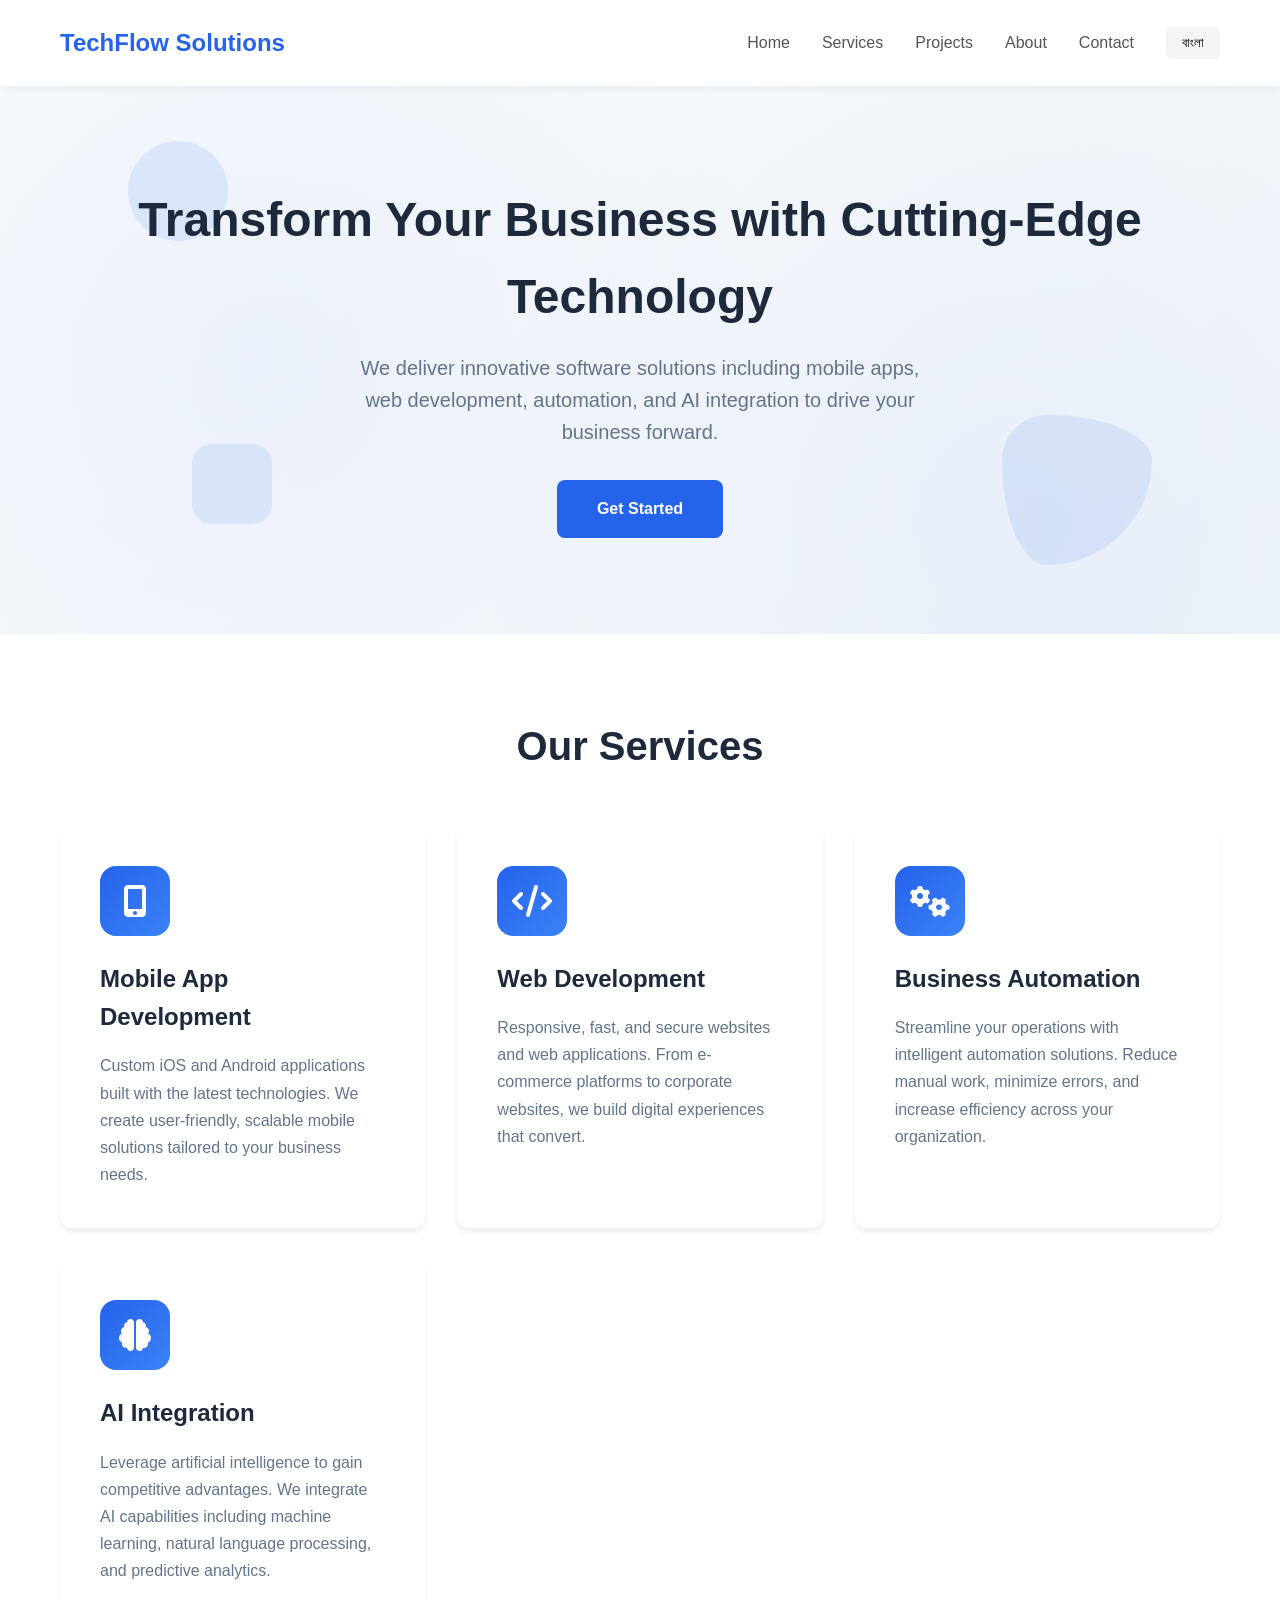
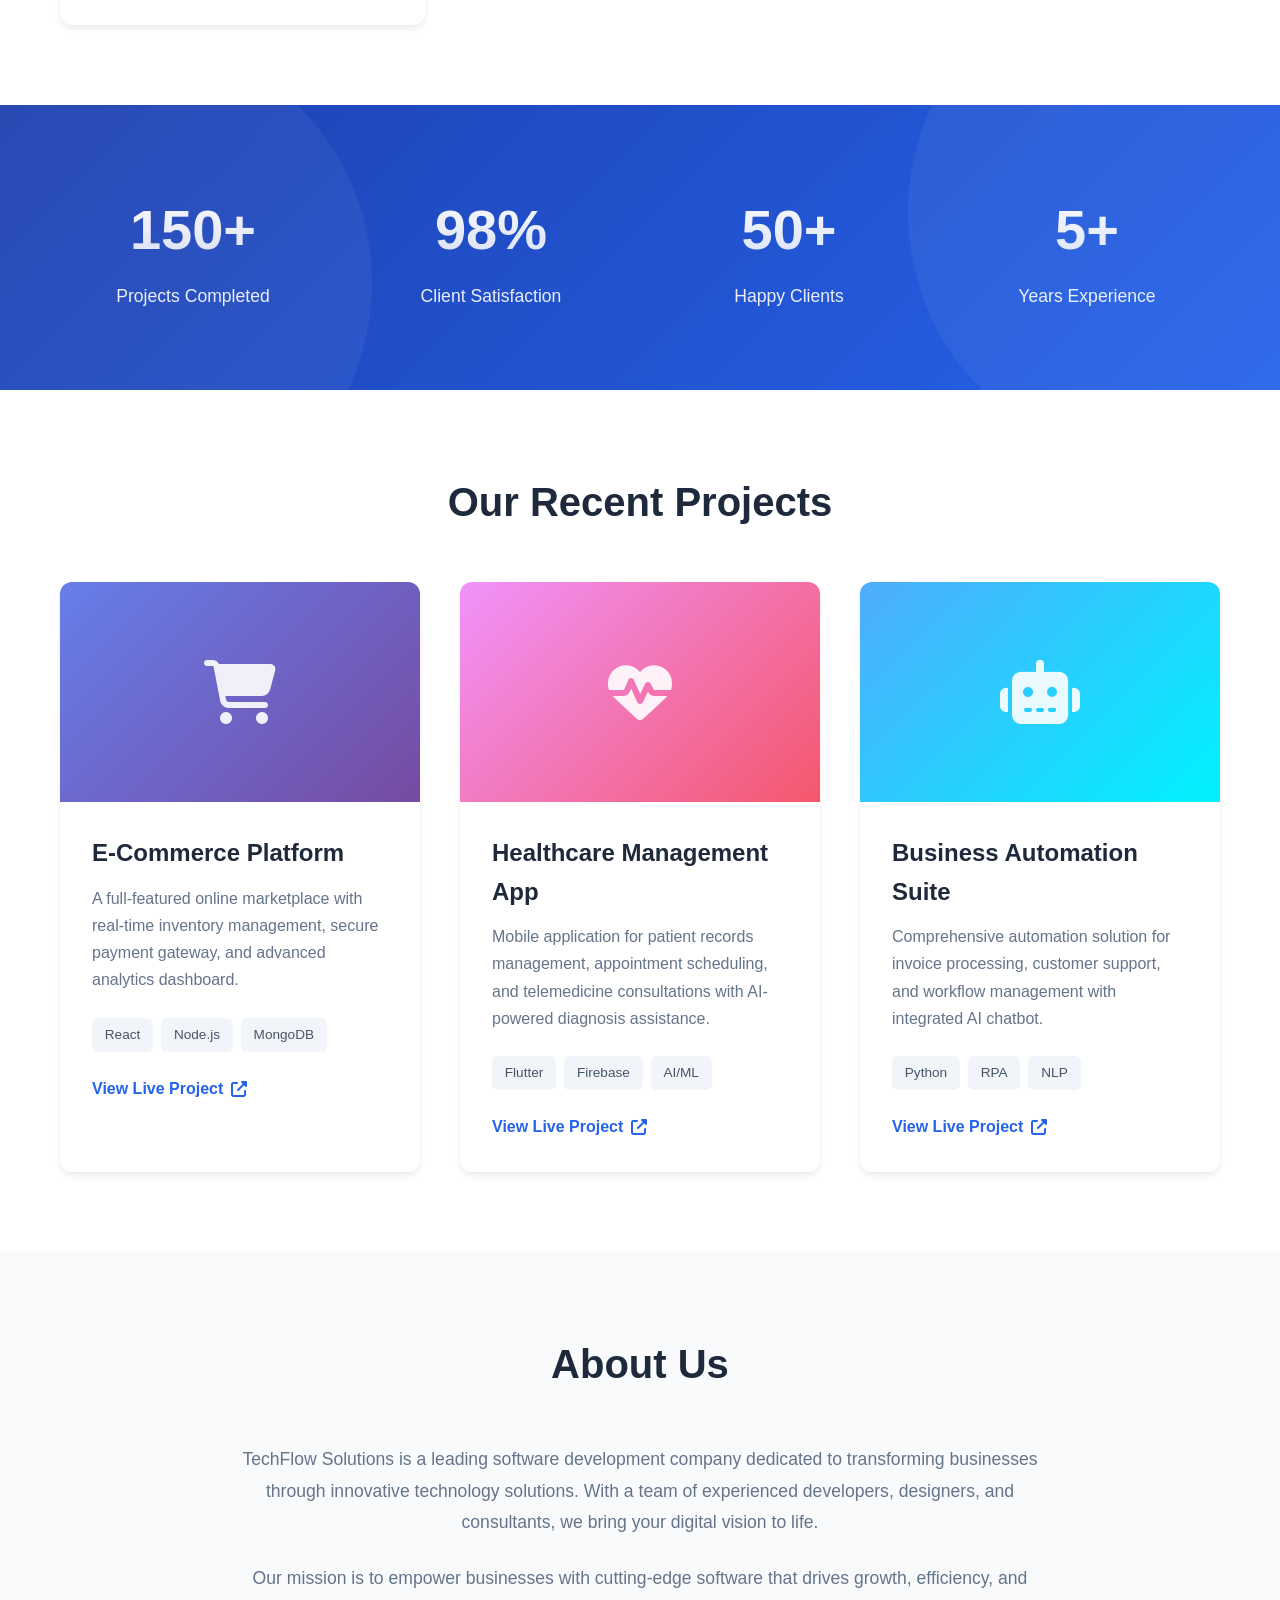
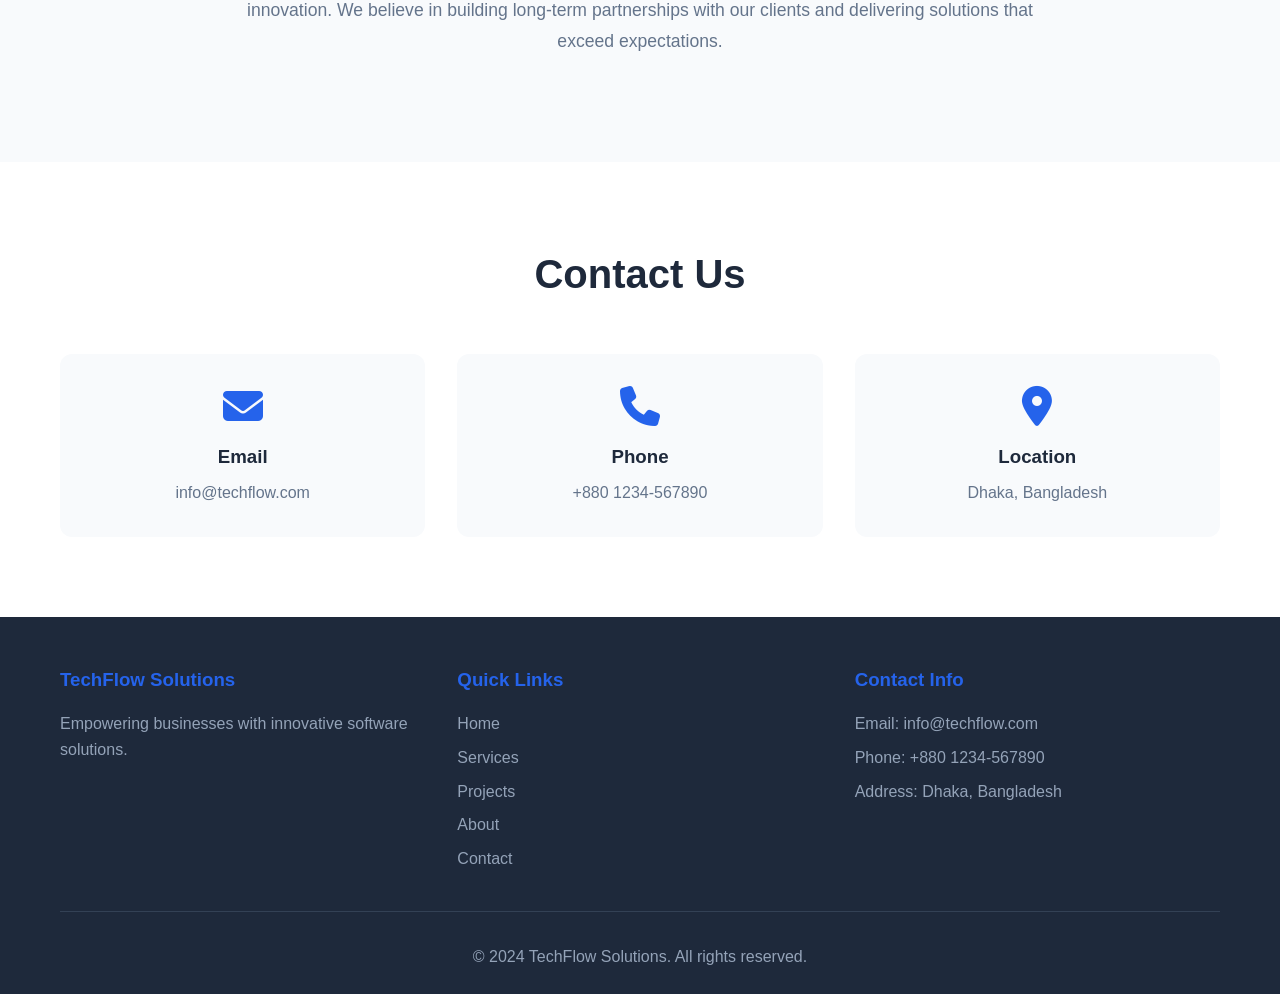
==== index.html @ 3707cf27 "Add complete HTML structure for TechFlow Solutions website This HTML file contains the complete stru" ====
<!DOCTYPE html>
<html lang="en">
<head>
    <meta charset="UTF-8">
    <meta name="viewport" content="width=device-width, initial-scale=1.0">
    <title>TechFlow Solutions - Software Services</title>
    <link rel="stylesheet" href="https://cdnjs.cloudflare.com/ajax/libs/font-awesome/6.4.0/css/all.min.css">
    <style>
        * {
            margin: 0;
            padding: 0;
            box-sizing: border-box;
        }

        body {
            font-family: -apple-system, BlinkMacSystemFont, 'Segoe UI', Roboto, 'Helvetica Neue', Arial, sans-serif;
            line-height: 1.6;
            color: #333;
            background: #fff;
            overflow-x: hidden;
        }

        .container {
            max-width: 1200px;
            margin: 0 auto;
            padding: 0 20px;
        }

        /* Header */
        header {
            background: #fff;
            box-shadow: 0 2px 10px rgba(0,0,0,0.05);
            position: sticky;
            top: 0;
            z-index: 1000;
        }

        nav {
            display: flex;
            justify-content: space-between;
            align-items: center;
            padding: 1.5rem 0;
        }

        .logo {
            font-size: 1.5rem;
            font-weight: 700;
            color: #2563eb;
        }

        .nav-links {
            display: flex;
            gap: 2rem;
            list-style: none;
            align-items: center;
        }

        .nav-links a {
            text-decoration: none;
            color: #555;
            font-weight: 500;
            transition: color 0.3s;
        }

        .nav-links a:hover {
            color: #2563eb;
        }

        .lang-switch {
            background: #f3f4f6;
            border: none;
            padding: 0.5rem 1rem;
            border-radius: 6px;
            cursor: pointer;
            font-weight: 500;
            transition: background 0.3s;
        }

        .lang-switch:hover {
            background: #e5e7eb;
        }

        /* Hero Section */
        .hero {
            padding: 6rem 0;
            text-align: center;
            background: linear-gradient(135deg, #f8fafc 0%, #f1f5f9 100%);
            position: relative;
            overflow: hidden;
        }

        .hero::before {
            content: '';
            position: absolute;
            top: 0;
            left: 0;
            right: 0;
            bottom: 0;
            background: 
                radial-gradient(circle at 20% 50%, rgba(37, 99, 235, 0.05) 0%, transparent 50%),
                radial-gradient(circle at 80% 80%, rgba(37, 99, 235, 0.05) 0%, transparent 50%);
            pointer-events: none;
        }

        .hero-content {
            position: relative;
            z-index: 1;
        }

        .hero h1 {
            font-size: 3rem;
            margin-bottom: 1rem;
            color: #1e293b;
            animation: fadeInUp 0.8s ease;
        }

        .hero p {
            font-size: 1.25rem;
            color: #64748b;
            max-width: 600px;
            margin: 0 auto 2rem;
            animation: fadeInUp 0.8s ease 0.2s both;
        }

        @keyframes fadeInUp {
            from {
                opacity: 0;
                transform: translateY(30px);
            }
            to {
                opacity: 1;
                transform: translateY(0);
            }
        }

        @keyframes float {
            0%, 100% {
                transform: translateY(0px);
            }
            50% {
                transform: translateY(-20px);
            }
        }

        .floating-shapes {
            position: absolute;
            width: 100%;
            height: 100%;
            top: 0;
            left: 0;
            pointer-events: none;
        }

        .shape {
            position: absolute;
            opacity: 0.1;
        }

        .shape-1 {
            width: 100px;
            height: 100px;
            background: #2563eb;
            border-radius: 50%;
            top: 10%;
            left: 10%;
            animation: float 6s ease-in-out infinite;
        }

        .shape-2 {
            width: 150px;
            height: 150px;
            background: #2563eb;
            border-radius: 30% 70% 70% 30% / 30% 30% 70% 70%;
            top: 60%;
            right: 10%;
            animation: float 8s ease-in-out infinite 1s;
        }

        .shape-3 {
            width: 80px;
            height: 80px;
            background: #2563eb;
            border-radius: 20px;
            bottom: 20%;
            left: 15%;
            animation: float 7s ease-in-out infinite 0.5s;
        }

        .cta-button {
            background: #2563eb;
            color: #fff;
            padding: 1rem 2.5rem;
            border: none;
            border-radius: 8px;
            font-size: 1rem;
            font-weight: 600;
            cursor: pointer;
            transition: background 0.3s, transform 0.2s;
            text-decoration: none;
            display: inline-block;
        }

        .cta-button:hover {
            background: #1d4ed8;
            transform: translateY(-2px);
        }

        /* Services Section */
        .services {
            padding: 5rem 0;
        }

        .section-title {
            text-align: center;
            font-size: 2.5rem;
            margin-bottom: 3rem;
            color: #1e293b;
        }

        .services-grid {
            display: grid;
            grid-template-columns: repeat(auto-fit, minmax(280px, 1fr));
            gap: 2rem;
        }

        .service-card {
            background: #fff;
            padding: 2.5rem;
            border-radius: 12px;
            box-shadow: 0 4px 6px rgba(0,0,0,0.07);
            transition: transform 0.3s, box-shadow 0.3s;
            position: relative;
            overflow: hidden;
        }

        .service-card::before {
            content: '';
            position: absolute;
            top: 0;
            left: 0;
            width: 100%;
            height: 4px;
            background: linear-gradient(90deg, #2563eb, #3b82f6);
            transform: scaleX(0);
            transition: transform 0.3s;
        }

        .service-card:hover::before {
            transform: scaleX(1);
        }

        .service-card:hover {
            transform: translateY(-10px);
            box-shadow: 0 20px 40px rgba(37, 99, 235, 0.15);
        }

        .service-icon {
            width: 70px;
            height: 70px;
            background: linear-gradient(135deg, #2563eb 0%, #3b82f6 100%);
            border-radius: 16px;
            display: flex;
            align-items: center;
            justify-content: center;
            margin-bottom: 1.5rem;
            transition: transform 0.3s;
        }

        .service-card:hover .service-icon {
            transform: scale(1.1) rotate(5deg);
        }

        .service-icon i {
            font-size: 2rem;
            color: #fff;
        }

        .service-card h3 {
            font-size: 1.5rem;
            margin-bottom: 1rem;
            color: #1e293b;
        }

        .service-card p {
            color: #64748b;
            line-height: 1.7;
        }

        /* About Section */
        .about {
            padding: 5rem 0;
            background: #f8fafc;
        }

        .about-content {
            max-width: 800px;
            margin: 0 auto;
            text-align: center;
        }

        .about-content p {
            font-size: 1.1rem;
            color: #64748b;
            margin-bottom: 1.5rem;
            line-height: 1.8;
        }

        /* Stats Section */
        .stats {
            padding: 4rem 0;
            background: linear-gradient(135deg, #1e40af 0%, #2563eb 100%);
            color: #fff;
            position: relative;
            overflow: hidden;
        }

        .stats::before {
            content: '';
            position: absolute;
            top: -50%;
            right: -10%;
            width: 500px;
            height: 500px;
            background: rgba(255, 255, 255, 0.05);
            border-radius: 50%;
        }

        .stats::after {
            content: '';
            position: absolute;
            bottom: -50%;
            left: -10%;
            width: 500px;
            height: 500px;
            background: rgba(255, 255, 255, 0.05);
            border-radius: 50%;
        }

        .stats-grid {
            display: grid;
            grid-template-columns: repeat(auto-fit, minmax(200px, 1fr));
            gap: 2rem;
            text-align: center;
            position: relative;
            z-index: 1;
        }

        .stat-item {
            padding: 1rem;
        }

        .stat-item h3 {
            font-size: 3.5rem;
            margin-bottom: 0.5rem;
            font-weight: 700;
            background: linear-gradient(to bottom, #fff, rgba(255,255,255,0.8));
            -webkit-background-clip: text;
            -webkit-text-fill-color: transparent;
            background-clip: text;
        }

        .stat-item p {
            font-size: 1.1rem;
            opacity: 0.9;
        }

        /* Contact Section */
        .contact {
            padding: 5rem 0;
        }

        .contact-content {
            max-width: 600px;
            margin: 0 auto;
        }

        .contact-info {
            display: grid;
            grid-template-columns: repeat(auto-fit, minmax(250px, 1fr));
            gap: 2rem;
            text-align: center;
        }

        .contact-item {
            padding: 2rem;
            background: #f8fafc;
            border-radius: 12px;
            transition: transform 0.3s;
        }

        .contact-item:hover {
            transform: translateY(-5px);
        }

        .contact-item i {
            font-size: 2.5rem;
            color: #2563eb;
            margin-bottom: 1rem;
        }

        .contact-item h3 {
            margin-bottom: 0.5rem;
            color: #1e293b;
        }

        .contact-item p {
            color: #64748b;
        }

        /* Projects Section */
        .projects {
            padding: 5rem 0;
            background: #fff;
        }

        .projects-grid {
            display: grid;
            grid-template-columns: repeat(auto-fit, minmax(320px, 1fr));
            gap: 2.5rem;
            margin-top: 3rem;
        }

        .project-card {
            background: #fff;
            border-radius: 12px;
            overflow: hidden;
            box-shadow: 0 4px 6px rgba(0,0,0,0.07);
            transition: transform 0.3s, box-shadow 0.3s;
        }

        .project-card:hover {
            transform: translateY(-10px);
            box-shadow: 0 20px 40px rgba(37, 99, 235, 0.15);
        }

        .project-image {
            width: 100%;
            height: 220px;
            background: linear-gradient(135deg, #667eea 0%, #764ba2 100%);
            display: flex;
            align-items: center;
            justify-content: center;
            position: relative;
            overflow: hidden;
        }

        .project-card:nth-child(2) .project-image {
            background: linear-gradient(135deg, #f093fb 0%, #f5576c 100%);
        }

        .project-card:nth-child(3) .project-image {
            background: linear-gradient(135deg, #4facfe 0%, #00f2fe 100%);
        }

        .project-image i {
            font-size: 4rem;
            color: rgba(255, 255, 255, 0.9);
        }

        .project-content {
            padding: 2rem;
        }

        .project-content h3 {
            font-size: 1.5rem;
            margin-bottom: 0.75rem;
            color: #1e293b;
        }

        .project-content p {
            color: #64748b;
            margin-bottom: 1.5rem;
            line-height: 1.7;
        }

        .project-tags {
            display: flex;
            gap: 0.5rem;
            flex-wrap: wrap;
            margin-bottom: 1.5rem;
        }

        .tag {
            padding: 0.4rem 0.8rem;
            background: #f1f5f9;
            color: #475569;
            border-radius: 6px;
            font-size: 0.85rem;
            font-weight: 500;
        }

        .project-link {
            display: inline-flex;
            align-items: center;
            gap: 0.5rem;
            color: #2563eb;
            text-decoration: none;
            font-weight: 600;
            transition: gap 0.3s;
        }

        .project-link:hover {
            gap: 0.75rem;
        }

        .project-link i {
            font-size: 1rem;
        }

        /* Footer */
        footer {
            background: #1e293b;
            color: #fff;
            padding: 3rem 0 1.5rem;
        }

        .footer-content {
            display: grid;
            grid-template-columns: repeat(auto-fit, minmax(250px, 1fr));
            gap: 2rem;
            margin-bottom: 2rem;
        }

        .footer-section h3 {
            margin-bottom: 1rem;
            color: #2563eb;
        }

        .footer-section p,
        .footer-section a {
            color: #94a3b8;
            text-decoration: none;
            display: block;
            margin-bottom: 0.5rem;
        }

        .footer-section a:hover {
            color: #fff;
        }

        .footer-bottom {
            text-align: center;
            padding-top: 2rem;
            border-top: 1px solid #334155;
            color: #94a3b8;
        }

        /* Mobile Menu */
        .mobile-menu-btn {
            display: none;
            background: none;
            border: none;
            font-size: 1.5rem;
            cursor: pointer;
        }

        @media (max-width: 768px) {
            .nav-links {
                display: none;
                position: absolute;
                top: 100%;
                left: 0;
                right: 0;
                background: #fff;
                flex-direction: column;
                padding: 1rem;
                box-shadow: 0 4px 6px rgba(0,0,0,0.1);
            }

            .nav-links.active {
                display: flex;
            }

            .mobile-menu-btn {
                display: block;
            }

            .hero h1 {
                font-size: 2rem;
            }

            .hero p {
                font-size: 1rem;
            }

            .section-title {
                font-size: 2rem;
            }
        }
    </style>
</head>
<body>
    <header>
        <div class="container">
            <nav>
                <div class="logo">TechFlow Solutions</div>
                <button class="mobile-menu-btn" onclick="toggleMenu()">☰</button>
                <ul class="nav-links" id="navLinks">
                    <li><a href="#home" data-en="Home" data-bn="হোম">Home</a></li>
                    <li><a href="#services" data-en="Services" data-bn="সেবাসমূহ">Services</a></li>
                    <li><a href="#projects" data-en="Projects" data-bn="প্রকল্পসমূহ">Projects</a></li>
                    <li><a href="#about" data-en="About" data-bn="আমাদের সম্পর্কে">About</a></li>
                    <li><a href="#contact" data-en="Contact" data-bn="যোগাযোগ">Contact</a></li>
                    <li><button class="lang-switch" onclick="toggleLanguage()">বাংলা</button></li>
                </ul>
            </nav>
        </div>
    </header>

    <section id="home" class="hero">
        <div class="floating-shapes">
            <div class="shape shape-1"></div>
            <div class="shape shape-2"></div>
            <div class="shape shape-3"></div>
        </div>
        <div class="container hero-content">
            <h1 data-en="Transform Your Business with Cutting-Edge Technology" data-bn="অত্যাধুনিক প্রযুক্তির মাধ্যমে আপনার ব্যবসাকে রূপান্তরিত করুন">Transform Your Business with Cutting-Edge Technology</h1>
            <p data-en="We deliver innovative software solutions including mobile apps, web development, automation, and AI integration to drive your business forward." data-bn="আমরা মোবাইল অ্যাপ, ওয়েব ডেভেলপমেন্ট, অটোমেশন এবং এআই ইন্টিগ্রেশন সহ উদ্ভাবনী সফটওয়্যার সমাধান প্রদান করি যা আপনার ব্যবসাকে এগিয়ে নিয়ে যায়।">We deliver innovative software solutions including mobile apps, web development, automation, and AI integration to drive your business forward.</p>
            <a href="#contact" class="cta-button" data-en="Get Started" data-bn="শুরু করুন">Get Started</a>
        </div>
    </section>

    <section id="services" class="services">
        <div class="container">
            <h2 class="section-title" data-en="Our Services" data-bn="আমাদের সেবাসমূহ">Our Services</h2>
            <div class="services-grid">
                <div class="service-card">
                    <div class="service-icon">
                        <i class="fas fa-mobile-alt"></i>
                    </div>
                    <h3 data-en="Mobile App Development" data-bn="মোবাইল অ্যাপ ডেভেলপমেন্ট">Mobile App Development</h3>
                    <p data-en="Custom iOS and Android applications built with the latest technologies. We create user-friendly, scalable mobile solutions tailored to your business needs." data-bn="সর্বশেষ প্রযুক্তি দিয়ে তৈরি কাস্টম আইওএস এবং অ্যান্ড্রয়েড অ্যাপ্লিকেশন। আমরা আপনার ব্যবসার চাহিদা অনুযায়ী ব্যবহারকারী-বান্ধব, স্কেলেবল মোবাইল সমাধান তৈরি করি।">Custom iOS and Android applications built with the latest technologies. We create user-friendly, scalable mobile solutions tailored to your business needs.</p>
                </div>
                <div class="service-card">
                    <div class="service-icon">
                        <i class="fas fa-code"></i>
                    </div>
                    <h3 data-en="Web Development" data-bn="ওয়েব ডেভেলপমেন্ট">Web Development</h3>
                    <p data-en="Responsive, fast, and secure websites and web applications. From e-commerce platforms to corporate websites, we build digital experiences that convert." data-bn="প্রতিক্রিয়াশীল, দ্রুত এবং নিরাপদ ওয়েবসাইট এবং ওয়েব অ্যাপ্লিকেশন। ই-কমার্স প্ল্যাটফর্ম থেকে কর্পোরেট ওয়েবসাইট পর্যন্ত, আমরা ডিজিটাল অভিজ্ঞতা তৈরি করি যা রূপান্তরিত করে।">Responsive, fast, and secure websites and web applications. From e-commerce platforms to corporate websites, we build digital experiences that convert.</p>
                </div>
                <div class="service-card">
                    <div class="service-icon">
                        <i class="fas fa-cogs"></i>
                    </div>
                    <h3 data-en="Business Automation" data-bn="ব্যবসায়িক অটোমেশন">Business Automation</h3>
                    <p data-en="Streamline your operations with intelligent automation solutions. Reduce manual work, minimize errors, and increase efficiency across your organization." data-bn="বুদ্ধিমান অটোমেশন সমাধানের মাধ্যমে আপনার কার্যক্রম সহজ করুন। ম্যানুয়াল কাজ কমান, ত্রুটি হ্রাস করুন এবং আপনার প্রতিষ্ঠান জুড়ে দক্ষতা বৃদ্ধি করুন।">Streamline your operations with intelligent automation solutions. Reduce manual work, minimize errors, and increase efficiency across your organization.</p>
                </div>
                <div class="service-card">
                    <div class="service-icon">
                        <i class="fas fa-brain"></i>
                    </div>
                    <h3 data-en="AI Integration" data-bn="এআই ইন্টিগ্রেশন">AI Integration</h3>
                    <p data-en="Leverage artificial intelligence to gain competitive advantages. We integrate AI capabilities including machine learning, natural language processing, and predictive analytics." data-bn="প্রতিযোগিতামূলক সুবিধা পেতে কৃত্রিম বুদ্ধিমত্তা ব্যবহার করুন। আমরা মেশিন লার্নিং, প্রাকৃতিক ভাষা প্রক্রিয়াকরণ এবং ভবিষ্যদ্বাণীমূলক বিশ্লেষণ সহ এআই ক্ষমতা একীভূত করি।">Leverage artificial intelligence to gain competitive advantages. We integrate AI capabilities including machine learning, natural language processing, and predictive analytics.</p>
                </div>
            </div>
        </div>
    </section>

    <section class="stats">
        <div class="container">
            <div class="stats-grid">
                <div class="stat-item">
                    <h3>150+</h3>
                    <p data-en="Projects Completed" data-bn="সম্পন্ন প্রকল্প">Projects Completed</p>
                </div>
                <div class="stat-item">
                    <h3>98%</h3>
                    <p data-en="Client Satisfaction" data-bn="ক্লায়েন্ট সন্তুষ্টি">Client Satisfaction</p>
                </div>
                <div class="stat-item">
                    <h3>50+</h3>
                    <p data-en="Happy Clients" data-bn="সন্তুষ্ট ক্লায়েন্ট">Happy Clients</p>
                </div>
                <div class="stat-item">
                    <h3>5+</h3>
                    <p data-en="Years Experience" data-bn="বছরের অভিজ্ঞতা">Years Experience</p>
                </div>
            </div>
        </div>
    </section>

    <section id="projects" class="projects">
        <div class="container">
            <h2 class="section-title" data-en="Our Recent Projects" data-bn="আমাদের সাম্প্রতিক প্রকল্পসমূহ">Our Recent Projects</h2>
            <div class="projects-grid">
                <div class="project-card">
                    <div class="project-image">
                        <i class="fas fa-shopping-cart"></i>
                    </div>
                    <div class="project-content">
                        <h3 data-en="E-Commerce Platform" data-bn="ই-কমার্স প্ল্যাটফর্ম">E-Commerce Platform</h3>
                        <p data-en="A full-featured online marketplace with real-time inventory management, secure payment gateway, and advanced analytics dashboard." data-bn="রিয়েল-টাইম ইনভেন্টরি ম্যানেজমেন্ট, নিরাপদ পেমেন্ট গেটওয়ে এবং উন্নত বিশ্লেষণ ড্যাশবোর্ড সহ একটি সম্পূর্ণ বৈশিষ্ট্যযুক্ত অনলাইন মার্কেটপ্লেস।">A full-featured online marketplace with real-time inventory management, secure payment gateway, and advanced analytics dashboard.</p>
                        <div class="project-tags">
                            <span class="tag">React</span>
                            <span class="tag">Node.js</span>
                            <span class="tag">MongoDB</span>
                        </div>
                        <a href="https://example.com/ecommerce" class="project-link" data-en="View Live Project" data-bn="লাইভ প্রকল্প দেখুন">
                            <span>View Live Project</span>
                            <i class="fas fa-external-link-alt"></i>
                        </a>
                    </div>
                </div>

                <div class="project-card">
                    <div class="project-image">
                        <i class="fas fa-heartbeat"></i>
                    </div>
                    <div class="project-content">
                        <h3 data-en="Healthcare Management App" data-bn="হেলথকেয়ার ম্যানেজমেন্ট অ্যাপ">Healthcare Management App</h3>
                        <p data-en="Mobile application for patient records management, appointment scheduling, and telemedicine consultations with AI-powered diagnosis assistance." data-bn="রোগীর রেকর্ড ম্যানেজমেন্ট, অ্যাপয়েন্টমেন্ট সিডিউলিং এবং এআই-চালিত ডায়াগনোসিস সহায়তা সহ টেলিমেডিসিন পরামর্শের জন্য মোবাইল অ্যাপ্লিকেশন।">Mobile application for patient records management, appointment scheduling, and telemedicine consultations with AI-powered diagnosis assistance.</p>
                        <div class="project-tags">
                            <span class="tag">Flutter</span>
                            <span class="tag">Firebase</span>
                            <span class="tag">AI/ML</span>
                        </div>
                        <a href="https://example.com/healthcare" class="project-link" data-en="View Live Project" data-bn="লাইভ প্রকল্প দেখুন">
                            <span>View Live Project</span>
                            <i class="fas fa-external-link-alt"></i>
                        </a>
                    </div>
                </div>

                <div class="project-card">
                    <div class="project-image">
                        <i class="fas fa-robot"></i>
                    </div>
                    <div class="project-content">
                        <h3 data-en="Business Automation Suite" data-bn="ব্যবসায়িক অটোমেশন স্যুট">Business Automation Suite</h3>
                        <p data-en="Comprehensive automation solution for invoice processing, customer support, and workflow management with integrated AI chatbot." data-bn="ইনভয়েস প্রসেসিং, কাস্টমার সাপোর্ট এবং ওয়ার্কফ্লো ম্যানেজমেন্টের জন্য সমন্বিত এআই চ্যাটবট সহ ব্যাপক অটোমেশন সমাধান।">Comprehensive automation solution for invoice processing, customer support, and workflow management with integrated AI chatbot.</p>
                        <div class="project-tags">
                            <span class="tag">Python</span>
                            <span class="tag">RPA</span>
                            <span class="tag">NLP</span>
                        </div>
                        <a href="https://example.com/automation" class="project-link" data-en="View Live Project" data-bn="লাইভ প্রকল্প দেখুন">
                            <span>View Live Project</span>
                            <i class="fas fa-external-link-alt"></i>
                        </a>
                    </div>
                </div>
            </div>
        </div>
    </section>

    <section id="about" class="about">
        <div class="container">
            <h2 class="section-title" data-en="About Us" data-bn="আমাদের সম্পর্কে">About Us</h2>
            <div class="about-content">
                <p data-en="TechFlow Solutions is a leading software development company dedicated to transforming businesses through innovative technology solutions. With a team of experienced developers, designers, and consultants, we bring your digital vision to life." data-bn="TechFlow Solutions একটি নেতৃস্থানীয় সফটওয়্যার ডেভেলপমেন্ট কোম্পানি যা উদ্ভাবনী প্রযুক্তি সমাধানের মাধ্যমে ব্যবসা রূপান্তরে নিবেদিত। অভিজ্ঞ ডেভেলপার, ডিজাইনার এবং পরামর্শদাতাদের একটি দল নিয়ে, আমরা আপনার ডিজিটাল দৃষ্টিভঙ্গি জীবিত করে তুলি।">TechFlow Solutions is a leading software development company dedicated to transforming businesses through innovative technology solutions. With a team of experienced developers, designers, and consultants, we bring your digital vision to life.</p>
                <p data-en="Our mission is to empower businesses with cutting-edge software that drives growth, efficiency, and innovation. We believe in building long-term partnerships with our clients and delivering solutions that exceed expectations." data-bn="আমাদের লক্ষ্য হল ব্যবসায়গুলিকে অত্যাধুনিক সফটওয়্যার দিয়ে ক্ষমতায়ন করা যা বৃদ্ধি, দক্ষতা এবং উদ্ভাবন চালিত করে। আমরা আমাদের ক্লায়েন্টদের সাথে দীর্ঘমেয়াদী অংশীদারিত্ব তৈরিতে এবং প্রত্যাশা অতিক্রম করে এমন সমাধান প্রদানে বিশ্বাস করি।">Our mission is to empower businesses with cutting-edge software that drives growth, efficiency, and innovation. We believe in building long-term partnerships with our clients and delivering solutions that exceed expectations.</p>
            </div>
        </div>
    </section>

    <section id="contact" class="contact">
        <div class="container">
            <h2 class="section-title" data-en="Contact Us" data-bn="আমাদের সাথে যোগাযোগ করুন">Contact Us</h2>
            <div class="contact-info">
                <div class="contact-item">
                    <i class="fas fa-envelope"></i>
                    <h3 data-en="Email" data-bn="ইমেইল">Email</h3>
                    <p>info@techflow.com</p>
                </div>
                <div class="contact-item">
                    <i class="fas fa-phone"></i>
                    <h3 data-en="Phone" data-bn="ফোন">Phone</h3>
                    <p>+880 1234-567890</p>
                </div>
                <div class="contact-item">
                    <i class="fas fa-map-marker-alt"></i>
                    <h3 data-en="Location" data-bn="অবস্থান">Location</h3>
                    <p data-en="Dhaka, Bangladesh" data-bn="ঢাকা, বাংলাদেশ">Dhaka, Bangladesh</p>
                </div>
            </div>
        </div>
    </section>

    <footer>
        <div class="container">
            <div class="footer-content">
                <div class="footer-section">
                    <h3>TechFlow Solutions</h3>
                    <p data-en="Empowering businesses with innovative software solutions." data-bn="উদ্ভাবনী সফটওয়্যার সমাধান দিয়ে ব্যবসায় ক্ষমতায়ন।">Empowering businesses with innovative software solutions.</p>
                </div>
                <div class="footer-section">
                    <h3 data-en="Quick Links" data-bn="দ্রুত লিংক">Quick Links</h3>
                    <a href="#home" data-en="Home" data-bn="হোম">Home</a>
                    <a href="#services" data-en="Services" data-bn="সেবাসমূহ">Services</a>
                    <a href="#projects" data-en="Projects" data-bn="প্রকল্পসমূহ">Projects</a>
                    <a href="#about" data-en="About" data-bn="আমাদের সম্পর্কে">About</a>
                    <a href="#contact" data-en="Contact" data-bn="যোগাযোগ">Contact</a>
                </div>
                <div class="footer-section">
                    <h3 data-en="Contact Info" data-bn="যোগাযোগের তথ্য">Contact Info</h3>
                    <p>Email: info@techflow.com</p>
                    <p>Phone: +880 1234-567890</p>
                    <p data-en="Address: Dhaka, Bangladesh" data-bn="ঠিকানা: ঢাকা, বাংলাদেশ">Address: Dhaka, Bangladesh</p>
                </div>
            </div>
            <div class="footer-bottom">
                <p data-en="© 2024 TechFlow Solutions. All rights reserved." data-bn="© ২০২৪ TechFlow Solutions। সর্বস্বত্ব সংরক্ষিত।">© 2024 TechFlow Solutions. All rights reserved.</p>
            </div>
        </div>
    </footer>

    <script>
        let currentLang = 'en';

        function toggleLanguage() {
            currentLang = currentLang === 'en' ? 'bn' : 'en';
            const elements = document.querySelectorAll('[data-en][data-bn]');
            
            elements.forEach(el => {
                el.textContent = el.getAttribute(`data-${currentLang}`);
            });

            const langBtn = document.querySelector('.lang-switch');
            langBtn.textContent = currentLang === 'en' ? 'বাংলা' : 'English';
        }

        function toggleMenu() {
            const navLinks = document.getElementById('navLinks');
            navLinks.classList.toggle('active');
        }

        // Smooth scrolling
        document.querySelectorAll('a[href^="#"]').forEach(anchor => {
            anchor.addEventListener('click', function (e) {
                e.preventDefault();
                const target = document.querySelector(this.getAttribute('href'));
                if (target) {
                    target.scrollIntoView({ behavior: 'smooth', block: 'start' });
                    // Close mobile menu if open
                    document.getElementById('navLinks').classList.remove('active');
                }
            });
        });
    </script>
</body>
</html>
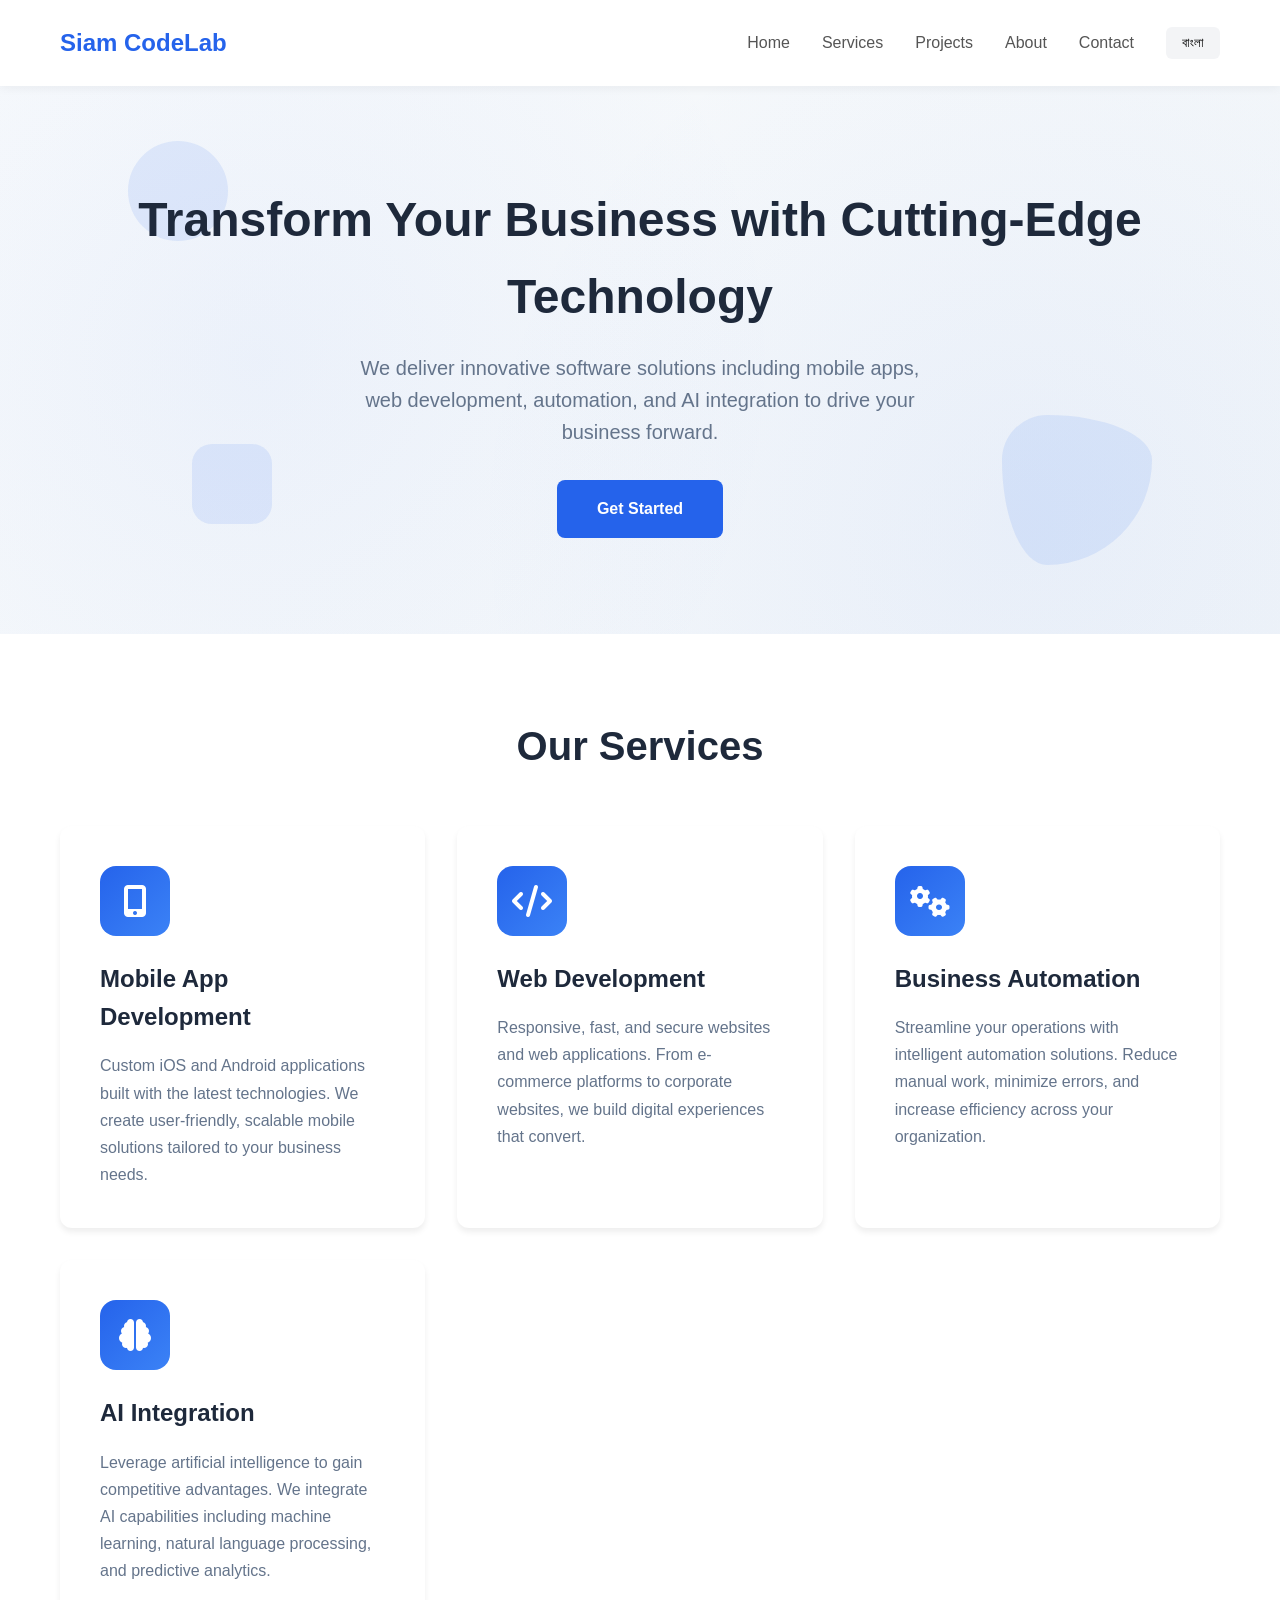
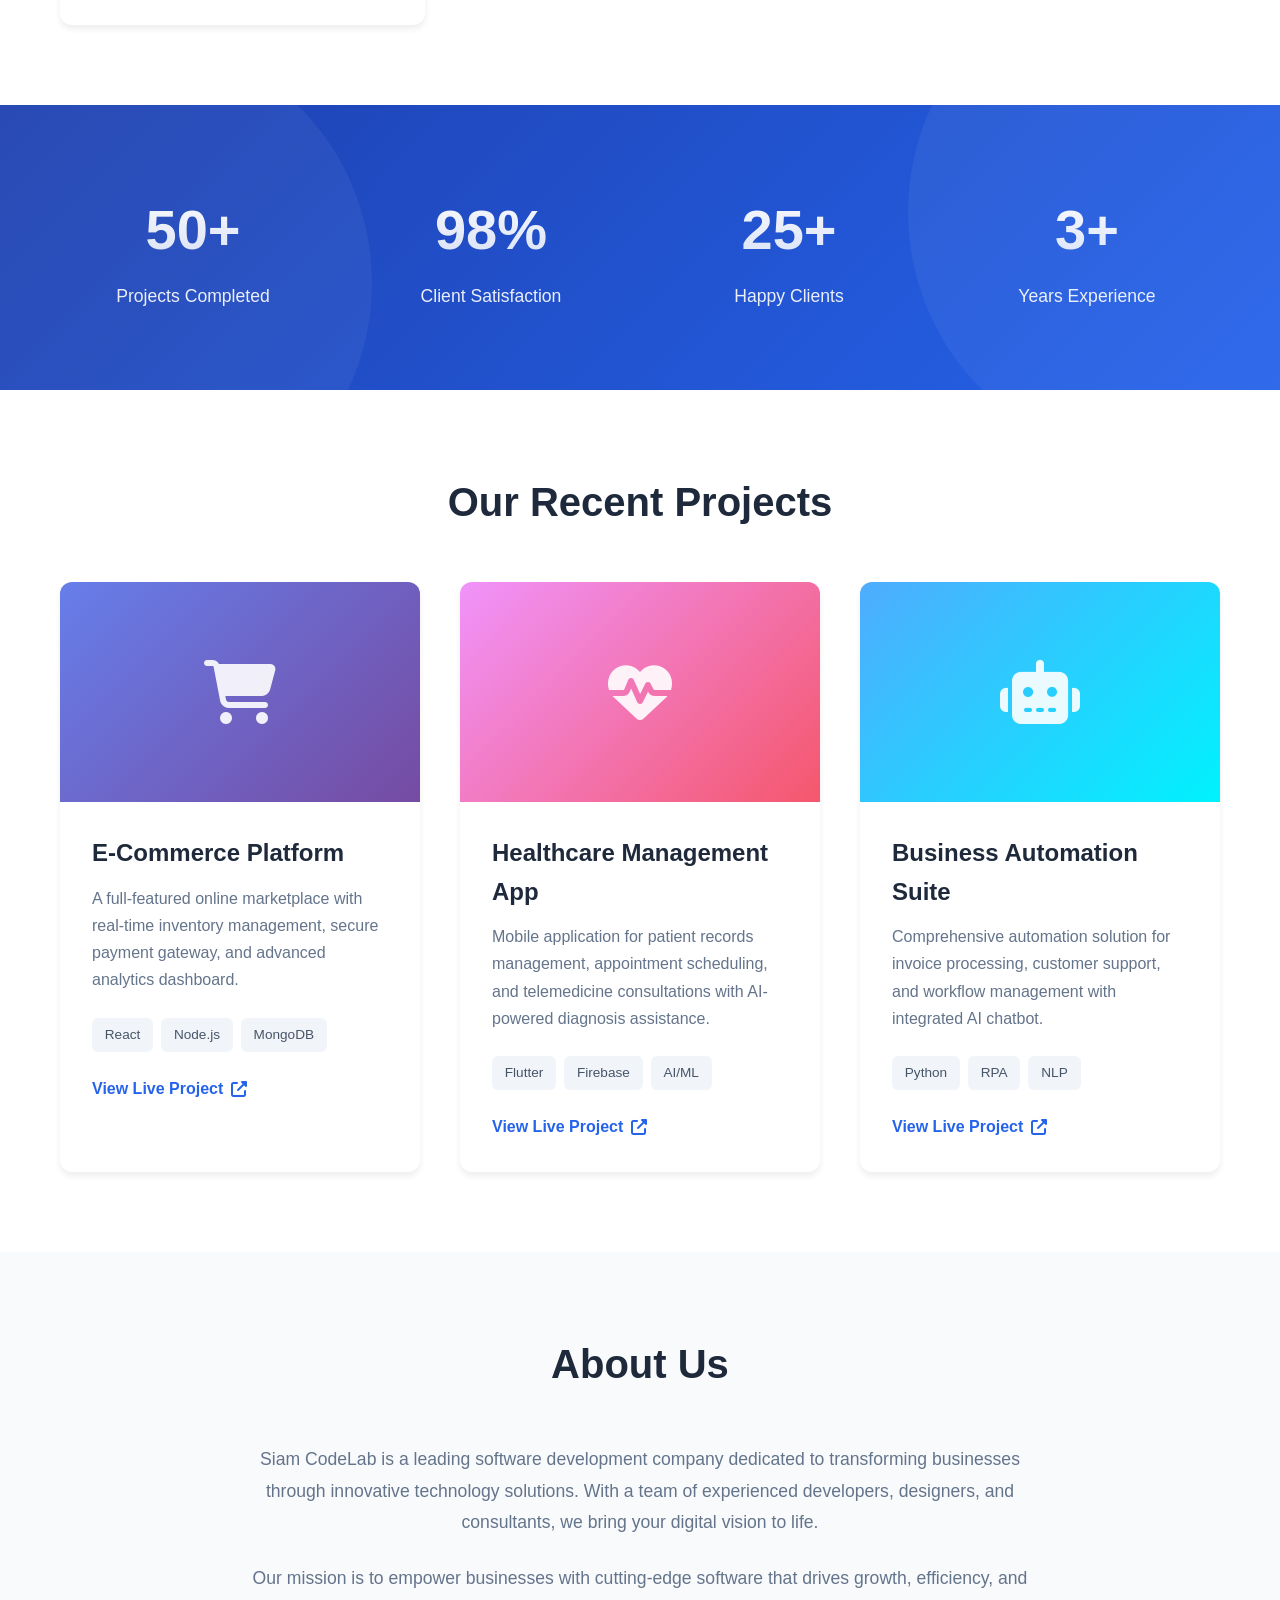
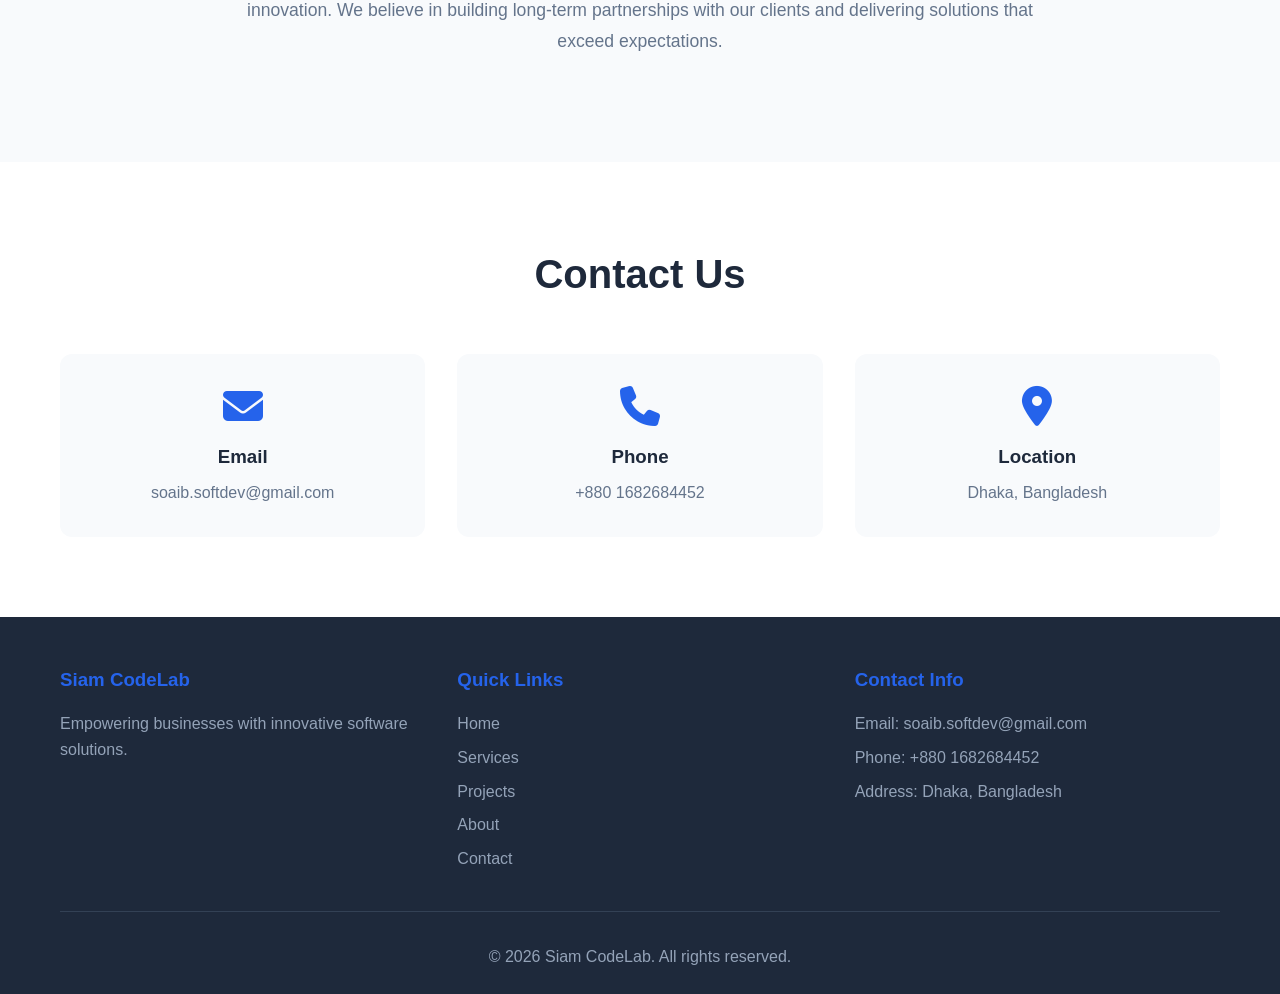
==== commit 6de52cec: "Implement feature X to enhance user experience and optimize performance" ====
--- a/index.html
+++ b/index.html
@@ -1,841 +1,1051 @@
-<!DOCTYPE html>
+<!doctype html>
 <html lang="en">
-<head>
-    <meta charset="UTF-8">
-    <meta name="viewport" content="width=device-width, initial-scale=1.0">
-    <title>TechFlow Solutions - Software Services</title>
-    <link rel="stylesheet" href="https://cdnjs.cloudflare.com/ajax/libs/font-awesome/6.4.0/css/all.min.css">
+  <head>
+    <meta charset="UTF-8" />
+    <meta name="viewport" content="width=device-width, initial-scale=1.0" />
+    <title>Siam CodeLab - Software Services</title>
+    <link
+      rel="stylesheet"
+      href="https://cdnjs.cloudflare.com/ajax/libs/font-awesome/6.4.0/css/all.min.css"
+    />
     <style>
-        * {
-            margin: 0;
-            padding: 0;
-            box-sizing: border-box;
+      * {
+        margin: 0;
+        padding: 0;
+        box-sizing: border-box;
+      }
+
+      body {
+        font-family:
+          -apple-system, BlinkMacSystemFont, "Segoe UI", Roboto,
+          "Helvetica Neue", Arial, sans-serif;
+        line-height: 1.6;
+        color: #333;
+        background: #fff;
+        overflow-x: hidden;
+      }
+
+      .container {
+        max-width: 1200px;
+        margin: 0 auto;
+        padding: 0 20px;
+      }
+
+      /* Header */
+      header {
+        background: #fff;
+        box-shadow: 0 2px 10px rgba(0, 0, 0, 0.05);
+        position: sticky;
+        top: 0;
+        z-index: 1000;
+      }
+
+      nav {
+        display: flex;
+        justify-content: space-between;
+        align-items: center;
+        padding: 1.5rem 0;
+      }
+
+      .logo {
+        font-size: 1.5rem;
+        font-weight: 700;
+        color: #2563eb;
+      }
+
+      .nav-links {
+        display: flex;
+        gap: 2rem;
+        list-style: none;
+        align-items: center;
+      }
+
+      .nav-links a {
+        text-decoration: none;
+        color: #555;
+        font-weight: 500;
+        transition: color 0.3s;
+      }
+
+      .nav-links a:hover {
+        color: #2563eb;
+      }
+
+      .lang-switch {
+        background: #f3f4f6;
+        border: none;
+        padding: 0.5rem 1rem;
+        border-radius: 6px;
+        cursor: pointer;
+        font-weight: 500;
+        transition: background 0.3s;
+      }
+
+      .lang-switch:hover {
+        background: #e5e7eb;
+      }
+
+      /* Hero Section */
+      .hero {
+        padding: 6rem 0;
+        text-align: center;
+        background: linear-gradient(135deg, #f8fafc 0%, #f1f5f9 100%);
+        position: relative;
+        overflow: hidden;
+      }
+
+      .hero::before {
+        content: "";
+        position: absolute;
+        top: 0;
+        left: 0;
+        right: 0;
+        bottom: 0;
+        background:
+          radial-gradient(
+            circle at 20% 50%,
+            rgba(37, 99, 235, 0.05) 0%,
+            transparent 50%
+          ),
+          radial-gradient(
+            circle at 80% 80%,
+            rgba(37, 99, 235, 0.05) 0%,
+            transparent 50%
+          );
+        pointer-events: none;
+      }
+
+      .hero-content {
+        position: relative;
+        z-index: 1;
+      }
+
+      .hero h1 {
+        font-size: 3rem;
+        margin-bottom: 1rem;
+        color: #1e293b;
+        animation: fadeInUp 0.8s ease;
+      }
+
+      .hero p {
+        font-size: 1.25rem;
+        color: #64748b;
+        max-width: 600px;
+        margin: 0 auto 2rem;
+        animation: fadeInUp 0.8s ease 0.2s both;
+      }
+
+      @keyframes fadeInUp {
+        from {
+          opacity: 0;
+          transform: translateY(30px);
         }
-
-        body {
-            font-family: -apple-system, BlinkMacSystemFont, 'Segoe UI', Roboto, 'Helvetica Neue', Arial, sans-serif;
-            line-height: 1.6;
-            color: #333;
-            background: #fff;
-            overflow-x: hidden;
+        to {
+          opacity: 1;
+          transform: translateY(0);
         }
-
-        .container {
-            max-width: 1200px;
-            margin: 0 auto;
-            padding: 0 20px;
+      }
+
+      @keyframes float {
+        0%,
+        100% {
+          transform: translateY(0px);
         }
-
-        /* Header */
-        header {
-            background: #fff;
-            box-shadow: 0 2px 10px rgba(0,0,0,0.05);
-            position: sticky;
-            top: 0;
-            z-index: 1000;
+        50% {
+          transform: translateY(-20px);
         }
-
-        nav {
-            display: flex;
-            justify-content: space-between;
-            align-items: center;
-            padding: 1.5rem 0;
+      }
+
+      .floating-shapes {
+        position: absolute;
+        width: 100%;
+        height: 100%;
+        top: 0;
+        left: 0;
+        pointer-events: none;
+      }
+
+      .shape {
+        position: absolute;
+        opacity: 0.1;
+      }
+
+      .shape-1 {
+        width: 100px;
+        height: 100px;
+        background: #2563eb;
+        border-radius: 50%;
+        top: 10%;
+        left: 10%;
+        animation: float 6s ease-in-out infinite;
+      }
+
+      .shape-2 {
+        width: 150px;
+        height: 150px;
+        background: #2563eb;
+        border-radius: 30% 70% 70% 30% / 30% 30% 70% 70%;
+        top: 60%;
+        right: 10%;
+        animation: float 8s ease-in-out infinite 1s;
+      }
+
+      .shape-3 {
+        width: 80px;
+        height: 80px;
+        background: #2563eb;
+        border-radius: 20px;
+        bottom: 20%;
+        left: 15%;
+        animation: float 7s ease-in-out infinite 0.5s;
+      }
+
+      .cta-button {
+        background: #2563eb;
+        color: #fff;
+        padding: 1rem 2.5rem;
+        border: none;
+        border-radius: 8px;
+        font-size: 1rem;
+        font-weight: 600;
+        cursor: pointer;
+        transition:
+          background 0.3s,
+          transform 0.2s;
+        text-decoration: none;
+        display: inline-block;
+      }
+
+      .cta-button:hover {
+        background: #1d4ed8;
+        transform: translateY(-2px);
+      }
+
+      /* Services Section */
+      .services {
+        padding: 5rem 0;
+      }
+
+      .section-title {
+        text-align: center;
+        font-size: 2.5rem;
+        margin-bottom: 3rem;
+        color: #1e293b;
+      }
+
+      .services-grid {
+        display: grid;
+        grid-template-columns: repeat(auto-fit, minmax(280px, 1fr));
+        gap: 2rem;
+      }
+
+      .service-card {
+        background: #fff;
+        padding: 2.5rem;
+        border-radius: 12px;
+        box-shadow: 0 4px 6px rgba(0, 0, 0, 0.07);
+        transition:
+          transform 0.3s,
+          box-shadow 0.3s;
+        position: relative;
+        overflow: hidden;
+      }
+
+      .service-card::before {
+        content: "";
+        position: absolute;
+        top: 0;
+        left: 0;
+        width: 100%;
+        height: 4px;
+        background: linear-gradient(90deg, #2563eb, #3b82f6);
+        transform: scaleX(0);
+        transition: transform 0.3s;
+      }
+
+      .service-card:hover::before {
+        transform: scaleX(1);
+      }
+
+      .service-card:hover {
+        transform: translateY(-10px);
+        box-shadow: 0 20px 40px rgba(37, 99, 235, 0.15);
+      }
+
+      .service-icon {
+        width: 70px;
+        height: 70px;
+        background: linear-gradient(135deg, #2563eb 0%, #3b82f6 100%);
+        border-radius: 16px;
+        display: flex;
+        align-items: center;
+        justify-content: center;
+        margin-bottom: 1.5rem;
+        transition: transform 0.3s;
+      }
+
+      .service-card:hover .service-icon {
+        transform: scale(1.1) rotate(5deg);
+      }
+
+      .service-icon i {
+        font-size: 2rem;
+        color: #fff;
+      }
+
+      .service-card h3 {
+        font-size: 1.5rem;
+        margin-bottom: 1rem;
+        color: #1e293b;
+      }
+
+      .service-card p {
+        color: #64748b;
+        line-height: 1.7;
+      }
+
+      /* About Section */
+      .about {
+        padding: 5rem 0;
+        background: #f8fafc;
+      }
+
+      .about-content {
+        max-width: 800px;
+        margin: 0 auto;
+        text-align: center;
+      }
+
+      .about-content p {
+        font-size: 1.1rem;
+        color: #64748b;
+        margin-bottom: 1.5rem;
+        line-height: 1.8;
+      }
+
+      /* Stats Section */
+      .stats {
+        padding: 4rem 0;
+        background: linear-gradient(135deg, #1e40af 0%, #2563eb 100%);
+        color: #fff;
+        position: relative;
+        overflow: hidden;
+      }
+
+      .stats::before {
+        content: "";
+        position: absolute;
+        top: -50%;
+        right: -10%;
+        width: 500px;
+        height: 500px;
+        background: rgba(255, 255, 255, 0.05);
+        border-radius: 50%;
+      }
+
+      .stats::after {
+        content: "";
+        position: absolute;
+        bottom: -50%;
+        left: -10%;
+        width: 500px;
+        height: 500px;
+        background: rgba(255, 255, 255, 0.05);
+        border-radius: 50%;
+      }
+
+      .stats-grid {
+        display: grid;
+        grid-template-columns: repeat(auto-fit, minmax(200px, 1fr));
+        gap: 2rem;
+        text-align: center;
+        position: relative;
+        z-index: 1;
+      }
+
+      .stat-item {
+        padding: 1rem;
+      }
+
+      .stat-item h3 {
+        font-size: 3.5rem;
+        margin-bottom: 0.5rem;
+        font-weight: 700;
+        background: linear-gradient(to bottom, #fff, rgba(255, 255, 255, 0.8));
+        -webkit-background-clip: text;
+        -webkit-text-fill-color: transparent;
+        background-clip: text;
+      }
+
+      .stat-item p {
+        font-size: 1.1rem;
+        opacity: 0.9;
+      }
+
+      /* Contact Section */
+      .contact {
+        padding: 5rem 0;
+      }
+
+      .contact-content {
+        max-width: 600px;
+        margin: 0 auto;
+      }
+
+      .contact-info {
+        display: grid;
+        grid-template-columns: repeat(auto-fit, minmax(250px, 1fr));
+        gap: 2rem;
+        text-align: center;
+      }
+
+      .contact-item {
+        padding: 2rem;
+        background: #f8fafc;
+        border-radius: 12px;
+        transition: transform 0.3s;
+      }
+
+      .contact-item:hover {
+        transform: translateY(-5px);
+      }
+
+      .contact-item i {
+        font-size: 2.5rem;
+        color: #2563eb;
+        margin-bottom: 1rem;
+      }
+
+      .contact-item h3 {
+        margin-bottom: 0.5rem;
+        color: #1e293b;
+      }
+
+      .contact-item p {
+        color: #64748b;
+      }
+
+      /* Projects Section */
+      .projects {
+        padding: 5rem 0;
+        background: #fff;
+      }
+
+      .projects-grid {
+        display: grid;
+        grid-template-columns: repeat(auto-fit, minmax(320px, 1fr));
+        gap: 2.5rem;
+        margin-top: 3rem;
+      }
+
+      .project-card {
+        background: #fff;
+        border-radius: 12px;
+        overflow: hidden;
+        box-shadow: 0 4px 6px rgba(0, 0, 0, 0.07);
+        transition:
+          transform 0.3s,
+          box-shadow 0.3s;
+      }
+
+      .project-card:hover {
+        transform: translateY(-10px);
+        box-shadow: 0 20px 40px rgba(37, 99, 235, 0.15);
+      }
+
+      .project-image {
+        width: 100%;
+        height: 220px;
+        background: linear-gradient(135deg, #667eea 0%, #764ba2 100%);
+        display: flex;
+        align-items: center;
+        justify-content: center;
+        position: relative;
+        overflow: hidden;
+      }
+
+      .project-card:nth-child(2) .project-image {
+        background: linear-gradient(135deg, #f093fb 0%, #f5576c 100%);
+      }
+
+      .project-card:nth-child(3) .project-image {
+        background: linear-gradient(135deg, #4facfe 0%, #00f2fe 100%);
+      }
+
+      .project-image i {
+        font-size: 4rem;
+        color: rgba(255, 255, 255, 0.9);
+      }
+
+      .project-content {
+        padding: 2rem;
+      }
+
+      .project-content h3 {
+        font-size: 1.5rem;
+        margin-bottom: 0.75rem;
+        color: #1e293b;
+      }
+
+      .project-content p {
+        color: #64748b;
+        margin-bottom: 1.5rem;
+        line-height: 1.7;
+      }
+
+      .project-tags {
+        display: flex;
+        gap: 0.5rem;
+        flex-wrap: wrap;
+        margin-bottom: 1.5rem;
+      }
+
+      .tag {
+        padding: 0.4rem 0.8rem;
+        background: #f1f5f9;
+        color: #475569;
+        border-radius: 6px;
+        font-size: 0.85rem;
+        font-weight: 500;
+      }
+
+      .project-link {
+        display: inline-flex;
+        align-items: center;
+        gap: 0.5rem;
+        color: #2563eb;
+        text-decoration: none;
+        font-weight: 600;
+        transition: gap 0.3s;
+      }
+
+      .project-link:hover {
+        gap: 0.75rem;
+      }
+
+      .project-link i {
+        font-size: 1rem;
+      }
+
+      /* Footer */
+      footer {
+        background: #1e293b;
+        color: #fff;
+        padding: 3rem 0 1.5rem;
+      }
+
+      .footer-content {
+        display: grid;
+        grid-template-columns: repeat(auto-fit, minmax(250px, 1fr));
+        gap: 2rem;
+        margin-bottom: 2rem;
+      }
+
+      .footer-section h3 {
+        margin-bottom: 1rem;
+        color: #2563eb;
+      }
+
+      .footer-section p,
+      .footer-section a {
+        color: #94a3b8;
+        text-decoration: none;
+        display: block;
+        margin-bottom: 0.5rem;
+      }
+
+      .footer-section a:hover {
+        color: #fff;
+      }
+
+      .footer-bottom {
+        text-align: center;
+        padding-top: 2rem;
+        border-top: 1px solid #334155;
+        color: #94a3b8;
+      }
+
+      /* Mobile Menu */
+      .mobile-menu-btn {
+        display: none;
+        background: none;
+        border: none;
+        font-size: 1.5rem;
+        cursor: pointer;
+      }
+
+      @media (max-width: 768px) {
+        .nav-links {
+          display: none;
+          position: absolute;
+          top: 100%;
+          left: 0;
+          right: 0;
+          background: #fff;
+          flex-direction: column;
+          padding: 1rem;
+          box-shadow: 0 4px 6px rgba(0, 0, 0, 0.1);
         }
 
-        .logo {
-            font-size: 1.5rem;
-            font-weight: 700;
-            color: #2563eb;
+        .nav-links.active {
+          display: flex;
         }
 
-        .nav-links {
-            display: flex;
-            gap: 2rem;
-            list-style: none;
-            align-items: center;
+        .mobile-menu-btn {
+          display: block;
         }
 
-        .nav-links a {
-            text-decoration: none;
-            color: #555;
-            font-weight: 500;
-            transition: color 0.3s;
+        .hero h1 {
+          font-size: 2rem;
         }
 
-        .nav-links a:hover {
-            color: #2563eb;
+        .hero p {
+          font-size: 1rem;
         }
 
-        .lang-switch {
-            background: #f3f4f6;
-            border: none;
-            padding: 0.5rem 1rem;
-            border-radius: 6px;
-            cursor: pointer;
-            font-weight: 500;
-            transition: background 0.3s;
+        .section-title {
+          font-size: 2rem;
         }
-
-        .lang-switch:hover {
-            background: #e5e7eb;
-        }
-
-        /* Hero Section */
-        .hero {
-            padding: 6rem 0;
-            text-align: center;
-            background: linear-gradient(135deg, #f8fafc 0%, #f1f5f9 100%);
-            position: relative;
-            overflow: hidden;
-        }
-
-        .hero::before {
-            content: '';
-            position: absolute;
-            top: 0;
-            left: 0;
-            right: 0;
-            bottom: 0;
-            background: 
-                radial-gradient(circle at 20% 50%, rgba(37, 99, 235, 0.05) 0%, transparent 50%),
-                radial-gradient(circle at 80% 80%, rgba(37, 99, 235, 0.05) 0%, transparent 50%);
-            pointer-events: none;
-        }
-
-        .hero-content {
-            position: relative;
-            z-index: 1;
-        }
-
-        .hero h1 {
-            font-size: 3rem;
-            margin-bottom: 1rem;
-            color: #1e293b;
-            animation: fadeInUp 0.8s ease;
-        }
-
-        .hero p {
-            font-size: 1.25rem;
-            color: #64748b;
-            max-width: 600px;
-            margin: 0 auto 2rem;
-            animation: fadeInUp 0.8s ease 0.2s both;
-        }
-
-        @keyframes fadeInUp {
-            from {
-                opacity: 0;
-                transform: translateY(30px);
-            }
-            to {
-                opacity: 1;
-                transform: translateY(0);
-            }
-        }
-
-        @keyframes float {
-            0%, 100% {
-                transform: translateY(0px);
-            }
-            50% {
-                transform: translateY(-20px);
-            }
-        }
-
-        .floating-shapes {
-            position: absolute;
-            width: 100%;
-            height: 100%;
-            top: 0;
-            left: 0;
-            pointer-events: none;
-        }
-
-        .shape {
-            position: absolute;
-            opacity: 0.1;
-        }
-
-        .shape-1 {
-            width: 100px;
-            height: 100px;
-            background: #2563eb;
-            border-radius: 50%;
-            top: 10%;
-            left: 10%;
-            animation: float 6s ease-in-out infinite;
-        }
-
-        .shape-2 {
-            width: 150px;
-            height: 150px;
-            background: #2563eb;
-            border-radius: 30% 70% 70% 30% / 30% 30% 70% 70%;
-            top: 60%;
-            right: 10%;
-            animation: float 8s ease-in-out infinite 1s;
-        }
-
-        .shape-3 {
-            width: 80px;
-            height: 80px;
-            background: #2563eb;
-            border-radius: 20px;
-            bottom: 20%;
-            left: 15%;
-            animation: float 7s ease-in-out infinite 0.5s;
-        }
-
-        .cta-button {
-            background: #2563eb;
-            color: #fff;
-            padding: 1rem 2.5rem;
-            border: none;
-            border-radius: 8px;
-            font-size: 1rem;
-            font-weight: 600;
-            cursor: pointer;
-            transition: background 0.3s, transform 0.2s;
-            text-decoration: none;
-            display: inline-block;
-        }
-
-        .cta-button:hover {
-            background: #1d4ed8;
-            transform: translateY(-2px);
-        }
-
-        /* Services Section */
-        .services {
-            padding: 5rem 0;
-        }
-
-        .section-title {
-            text-align: center;
-            font-size: 2.5rem;
-            margin-bottom: 3rem;
-            color: #1e293b;
-        }
-
-        .services-grid {
-            display: grid;
-            grid-template-columns: repeat(auto-fit, minmax(280px, 1fr));
-            gap: 2rem;
-        }
-
-        .service-card {
-            background: #fff;
-            padding: 2.5rem;
-            border-radius: 12px;
-            box-shadow: 0 4px 6px rgba(0,0,0,0.07);
-            transition: transform 0.3s, box-shadow 0.3s;
-            position: relative;
-            overflow: hidden;
-        }
-
-        .service-card::before {
-            content: '';
-            position: absolute;
-            top: 0;
-            left: 0;
-            width: 100%;
-            height: 4px;
-            background: linear-gradient(90deg, #2563eb, #3b82f6);
-            transform: scaleX(0);
-            transition: transform 0.3s;
-        }
-
-        .service-card:hover::before {
-            transform: scaleX(1);
-        }
-
-        .service-card:hover {
-            transform: translateY(-10px);
-            box-shadow: 0 20px 40px rgba(37, 99, 235, 0.15);
-        }
-
-        .service-icon {
-            width: 70px;
-            height: 70px;
-            background: linear-gradient(135deg, #2563eb 0%, #3b82f6 100%);
-            border-radius: 16px;
-            display: flex;
-            align-items: center;
-            justify-content: center;
-            margin-bottom: 1.5rem;
-            transition: transform 0.3s;
-        }
-
-        .service-card:hover .service-icon {
-            transform: scale(1.1) rotate(5deg);
-        }
-
-        .service-icon i {
-            font-size: 2rem;
-            color: #fff;
-        }
-
-        .service-card h3 {
-            font-size: 1.5rem;
-            margin-bottom: 1rem;
-            color: #1e293b;
-        }
-
-        .service-card p {
-            color: #64748b;
-            line-height: 1.7;
-        }
-
-        /* About Section */
-        .about {
-            padding: 5rem 0;
-            background: #f8fafc;
-        }
-
-        .about-content {
-            max-width: 800px;
-            margin: 0 auto;
-            text-align: center;
-        }
-
-        .about-content p {
-            font-size: 1.1rem;
-            color: #64748b;
-            margin-bottom: 1.5rem;
-            line-height: 1.8;
-        }
-
-        /* Stats Section */
-        .stats {
-            padding: 4rem 0;
-            background: linear-gradient(135deg, #1e40af 0%, #2563eb 100%);
-            color: #fff;
-            position: relative;
-            overflow: hidden;
-        }
-
-        .stats::before {
-            content: '';
-            position: absolute;
-            top: -50%;
-            right: -10%;
-            width: 500px;
-            height: 500px;
-            background: rgba(255, 255, 255, 0.05);
-            border-radius: 50%;
-        }
-
-        .stats::after {
-            content: '';
-            position: absolute;
-            bottom: -50%;
-            left: -10%;
-            width: 500px;
-            height: 500px;
-            background: rgba(255, 255, 255, 0.05);
-            border-radius: 50%;
-        }
-
-        .stats-grid {
-            display: grid;
-            grid-template-columns: repeat(auto-fit, minmax(200px, 1fr));
-            gap: 2rem;
-            text-align: center;
-            position: relative;
-            z-index: 1;
-        }
-
-        .stat-item {
-            padding: 1rem;
-        }
-
-        .stat-item h3 {
-            font-size: 3.5rem;
-            margin-bottom: 0.5rem;
-            font-weight: 700;
-            background: linear-gradient(to bottom, #fff, rgba(255,255,255,0.8));
-            -webkit-background-clip: text;
-            -webkit-text-fill-color: transparent;
-            background-clip: text;
-        }
-
-        .stat-item p {
-            font-size: 1.1rem;
-            opacity: 0.9;
-        }
-
-        /* Contact Section */
-        .contact {
-            padding: 5rem 0;
-        }
-
-        .contact-content {
-            max-width: 600px;
-            margin: 0 auto;
-        }
-
-        .contact-info {
-            display: grid;
-            grid-template-columns: repeat(auto-fit, minmax(250px, 1fr));
-            gap: 2rem;
-            text-align: center;
-        }
-
-        .contact-item {
-            padding: 2rem;
-            background: #f8fafc;
-            border-radius: 12px;
-            transition: transform 0.3s;
-        }
-
-        .contact-item:hover {
-            transform: translateY(-5px);
-        }
-
-        .contact-item i {
-            font-size: 2.5rem;
-            color: #2563eb;
-            margin-bottom: 1rem;
-        }
-
-        .contact-item h3 {
-            margin-bottom: 0.5rem;
-            color: #1e293b;
-        }
-
-        .contact-item p {
-            color: #64748b;
-        }
-
-        /* Projects Section */
-        .projects {
-            padding: 5rem 0;
-            background: #fff;
-        }
-
-        .projects-grid {
-            display: grid;
-            grid-template-columns: repeat(auto-fit, minmax(320px, 1fr));
-            gap: 2.5rem;
-            margin-top: 3rem;
-        }
-
-        .project-card {
-            background: #fff;
-            border-radius: 12px;
-            overflow: hidden;
-            box-shadow: 0 4px 6px rgba(0,0,0,0.07);
-            transition: transform 0.3s, box-shadow 0.3s;
-        }
-
-        .project-card:hover {
-            transform: translateY(-10px);
-            box-shadow: 0 20px 40px rgba(37, 99, 235, 0.15);
-        }
-
-        .project-image {
-            width: 100%;
-            height: 220px;
-            background: linear-gradient(135deg, #667eea 0%, #764ba2 100%);
-            display: flex;
-            align-items: center;
-            justify-content: center;
-            position: relative;
-            overflow: hidden;
-        }
-
-        .project-card:nth-child(2) .project-image {
-            background: linear-gradient(135deg, #f093fb 0%, #f5576c 100%);
-        }
-
-        .project-card:nth-child(3) .project-image {
-            background: linear-gradient(135deg, #4facfe 0%, #00f2fe 100%);
-        }
-
-        .project-image i {
-            font-size: 4rem;
-            color: rgba(255, 255, 255, 0.9);
-        }
-
-        .project-content {
-            padding: 2rem;
-        }
-
-        .project-content h3 {
-            font-size: 1.5rem;
-            margin-bottom: 0.75rem;
-            color: #1e293b;
-        }
-
-        .project-content p {
-            color: #64748b;
-            margin-bottom: 1.5rem;
-            line-height: 1.7;
-        }
-
-        .project-tags {
-            display: flex;
-            gap: 0.5rem;
-            flex-wrap: wrap;
-            margin-bottom: 1.5rem;
-        }
-
-        .tag {
-            padding: 0.4rem 0.8rem;
-            background: #f1f5f9;
-            color: #475569;
-            border-radius: 6px;
-            font-size: 0.85rem;
-            font-weight: 500;
-        }
-
-        .project-link {
-            display: inline-flex;
-            align-items: center;
-            gap: 0.5rem;
-            color: #2563eb;
-            text-decoration: none;
-            font-weight: 600;
-            transition: gap 0.3s;
-        }
-
-        .project-link:hover {
-            gap: 0.75rem;
-        }
-
-        .project-link i {
-            font-size: 1rem;
-        }
-
-        /* Footer */
-        footer {
-            background: #1e293b;
-            color: #fff;
-            padding: 3rem 0 1.5rem;
-        }
-
-        .footer-content {
-            display: grid;
-            grid-template-columns: repeat(auto-fit, minmax(250px, 1fr));
-            gap: 2rem;
-            margin-bottom: 2rem;
-        }
-
-        .footer-section h3 {
-            margin-bottom: 1rem;
-            color: #2563eb;
-        }
-
-        .footer-section p,
-        .footer-section a {
-            color: #94a3b8;
-            text-decoration: none;
-            display: block;
-            margin-bottom: 0.5rem;
-        }
-
-        .footer-section a:hover {
-            color: #fff;
-        }
-
-        .footer-bottom {
-            text-align: center;
-            padding-top: 2rem;
-            border-top: 1px solid #334155;
-            color: #94a3b8;
-        }
-
-        /* Mobile Menu */
-        .mobile-menu-btn {
-            display: none;
-            background: none;
-            border: none;
-            font-size: 1.5rem;
-            cursor: pointer;
-        }
-
-        @media (max-width: 768px) {
-            .nav-links {
-                display: none;
-                position: absolute;
-                top: 100%;
-                left: 0;
-                right: 0;
-                background: #fff;
-                flex-direction: column;
-                padding: 1rem;
-                box-shadow: 0 4px 6px rgba(0,0,0,0.1);
-            }
-
-            .nav-links.active {
-                display: flex;
-            }
-
-            .mobile-menu-btn {
-                display: block;
-            }
-
-            .hero h1 {
-                font-size: 2rem;
-            }
-
-            .hero p {
-                font-size: 1rem;
-            }
-
-            .section-title {
-                font-size: 2rem;
-            }
-        }
+      }
     </style>
-</head>
-<body>
+  </head>
+  <body>
     <header>
-        <div class="container">
-            <nav>
-                <div class="logo">TechFlow Solutions</div>
-                <button class="mobile-menu-btn" onclick="toggleMenu()">☰</button>
-                <ul class="nav-links" id="navLinks">
-                    <li><a href="#home" data-en="Home" data-bn="হোম">Home</a></li>
-                    <li><a href="#services" data-en="Services" data-bn="সেবাসমূহ">Services</a></li>
-                    <li><a href="#projects" data-en="Projects" data-bn="প্রকল্পসমূহ">Projects</a></li>
-                    <li><a href="#about" data-en="About" data-bn="আমাদের সম্পর্কে">About</a></li>
-                    <li><a href="#contact" data-en="Contact" data-bn="যোগাযোগ">Contact</a></li>
-                    <li><button class="lang-switch" onclick="toggleLanguage()">বাংলা</button></li>
-                </ul>
-            </nav>
+      <div class="container">
+        <nav>
+          <div class="logo">Siam CodeLab</div>
+          <button class="mobile-menu-btn" onclick="toggleMenu()">☰</button>
+          <ul class="nav-links" id="navLinks">
+            <li><a href="#home" data-en="Home" data-bn="হোম">Home</a></li>
+            <li>
+              <a href="#services" data-en="Services" data-bn="সেবাসমূহ"
+                >Services</a
+              >
+            </li>
+            <li>
+              <a href="#projects" data-en="Projects" data-bn="প্রকল্পসমূহ"
+                >Projects</a
+              >
+            </li>
+            <li>
+              <a href="#about" data-en="About" data-bn="আমাদের সম্পর্কে"
+                >About</a
+              >
+            </li>
+            <li>
+              <a href="#contact" data-en="Contact" data-bn="যোগাযোগ">Contact</a>
+            </li>
+            <li>
+              <button class="lang-switch" onclick="toggleLanguage()">
+                বাংলা
+              </button>
+            </li>
+          </ul>
+        </nav>
+      </div>
+    </header>
+
+    <section id="home" class="hero">
+      <div class="floating-shapes">
+        <div class="shape shape-1"></div>
+        <div class="shape shape-2"></div>
+        <div class="shape shape-3"></div>
+      </div>
+      <div class="container hero-content">
+        <h1
+          data-en="Transform Your Business with Cutting-Edge Technology"
+          data-bn="অত্যাধুনিক প্রযুক্তির মাধ্যমে আপনার ব্যবসাকে রূপান্তরিত করুন"
+        >
+          Transform Your Business with Cutting-Edge Technology
+        </h1>
+        <p
+          data-en="We deliver innovative software solutions including mobile apps, web development, automation, and AI integration to drive your business forward."
+          data-bn="আমরা মোবাইল অ্যাপ, ওয়েব ডেভেলপমেন্ট, অটোমেশন এবং এআই ইন্টিগ্রেশন সহ উদ্ভাবনী সফটওয়্যার সমাধান প্রদান করি যা আপনার ব্যবসাকে এগিয়ে নিয়ে যায়।"
+        >
+          We deliver innovative software solutions including mobile apps, web
+          development, automation, and AI integration to drive your business
+          forward.
+        </p>
+        <a
+          href="#contact"
+          class="cta-button"
+          data-en="Get Started"
+          data-bn="শুরু করুন"
+          >Get Started</a
+        >
+      </div>
+    </section>
+
+    <section id="services" class="services">
+      <div class="container">
+        <h2
+          class="section-title"
+          data-en="Our Services"
+          data-bn="আমাদের সেবাসমূহ"
+        >
+          Our Services
+        </h2>
+        <div class="services-grid">
+          <div class="service-card">
+            <div class="service-icon">
+              <i class="fas fa-mobile-alt"></i>
+            </div>
+            <h3
+              data-en="Mobile App Development"
+              data-bn="মোবাইল অ্যাপ ডেভেলপমেন্ট"
+            >
+              Mobile App Development
+            </h3>
+            <p
+              data-en="Custom iOS and Android applications built with the latest technologies. We create user-friendly, scalable mobile solutions tailored to your business needs."
+              data-bn="সর্বশেষ প্রযুক্তি দিয়ে তৈরি কাস্টম আইওএস এবং অ্যান্ড্রয়েড অ্যাপ্লিকেশন। আমরা আপনার ব্যবসার চাহিদা অনুযায়ী ব্যবহারকারী-বান্ধব, স্কেলেবল মোবাইল সমাধান তৈরি করি।"
+            >
+              Custom iOS and Android applications built with the latest
+              technologies. We create user-friendly, scalable mobile solutions
+              tailored to your business needs.
+            </p>
+          </div>
+          <div class="service-card">
+            <div class="service-icon">
+              <i class="fas fa-code"></i>
+            </div>
+            <h3 data-en="Web Development" data-bn="ওয়েব ডেভেলপমেন্ট">
+              Web Development
+            </h3>
+            <p
+              data-en="Responsive, fast, and secure websites and web applications. From e-commerce platforms to corporate websites, we build digital experiences that convert."
+              data-bn="প্রতিক্রিয়াশীল, দ্রুত এবং নিরাপদ ওয়েবসাইট এবং ওয়েব অ্যাপ্লিকেশন। ই-কমার্স প্ল্যাটফর্ম থেকে কর্পোরেট ওয়েবসাইট পর্যন্ত, আমরা ডিজিটাল অভিজ্ঞতা তৈরি করি যা রূপান্তরিত করে।"
+            >
+              Responsive, fast, and secure websites and web applications. From
+              e-commerce platforms to corporate websites, we build digital
+              experiences that convert.
+            </p>
+          </div>
+          <div class="service-card">
+            <div class="service-icon">
+              <i class="fas fa-cogs"></i>
+            </div>
+            <h3 data-en="Business Automation" data-bn="ব্যবসায়িক অটোমেশন">
+              Business Automation
+            </h3>
+            <p
+              data-en="Streamline your operations with intelligent automation solutions. Reduce manual work, minimize errors, and increase efficiency across your organization."
+              data-bn="বুদ্ধিমান অটোমেশন সমাধানের মাধ্যমে আপনার কার্যক্রম সহজ করুন। ম্যানুয়াল কাজ কমান, ত্রুটি হ্রাস করুন এবং আপনার প্রতিষ্ঠান জুড়ে দক্ষতা বৃদ্ধি করুন।"
+            >
+              Streamline your operations with intelligent automation solutions.
+              Reduce manual work, minimize errors, and increase efficiency
+              across your organization.
+            </p>
+          </div>
+          <div class="service-card">
+            <div class="service-icon">
+              <i class="fas fa-brain"></i>
+            </div>
+            <h3 data-en="AI Integration" data-bn="এআই ইন্টিগ্রেশন">
+              AI Integration
+            </h3>
+            <p
+              data-en="Leverage artificial intelligence to gain competitive advantages. We integrate AI capabilities including machine learning, natural language processing, and predictive analytics."
+              data-bn="প্রতিযোগিতামূলক সুবিধা পেতে কৃত্রিম বুদ্ধিমত্তা ব্যবহার করুন। আমরা মেশিন লার্নিং, প্রাকৃতিক ভাষা প্রক্রিয়াকরণ এবং ভবিষ্যদ্বাণীমূলক বিশ্লেষণ সহ এআই ক্ষমতা একীভূত করি।"
+            >
+              Leverage artificial intelligence to gain competitive advantages.
+              We integrate AI capabilities including machine learning, natural
+              language processing, and predictive analytics.
+            </p>
+          </div>
         </div>
-    </header>
-
-    <section id="home" class="hero">
-        <div class="floating-shapes">
-            <div class="shape shape-1"></div>
-            <div class="shape shape-2"></div>
-            <div class="shape shape-3"></div>
+      </div>
+    </section>
+
+    <section class="stats">
+      <div class="container">
+        <div class="stats-grid">
+          <div class="stat-item">
+            <h3>50+</h3>
+            <p data-en="Projects Completed" data-bn="সম্পন্ন প্রকল্প">
+              Projects Completed
+            </p>
+          </div>
+          <div class="stat-item">
+            <h3>98%</h3>
+            <p data-en="Client Satisfaction" data-bn="ক্লায়েন্ট সন্তুষ্টি">
+              Client Satisfaction
+            </p>
+          </div>
+          <div class="stat-item">
+            <h3>25+</h3>
+            <p data-en="Happy Clients" data-bn="সন্তুষ্ট ক্লায়েন্ট">
+              Happy Clients
+            </p>
+          </div>
+          <div class="stat-item">
+            <h3>3+</h3>
+            <p data-en="Years Experience" data-bn="বছরের অভিজ্ঞতা">
+              Years Experience
+            </p>
+          </div>
         </div>
-        <div class="container hero-content">
-            <h1 data-en="Transform Your Business with Cutting-Edge Technology" data-bn="অত্যাধুনিক প্রযুক্তির মাধ্যমে আপনার ব্যবসাকে রূপান্তরিত করুন">Transform Your Business with Cutting-Edge Technology</h1>
-            <p data-en="We deliver innovative software solutions including mobile apps, web development, automation, and AI integration to drive your business forward." data-bn="আমরা মোবাইল অ্যাপ, ওয়েব ডেভেলপমেন্ট, অটোমেশন এবং এআই ইন্টিগ্রেশন সহ উদ্ভাবনী সফটওয়্যার সমাধান প্রদান করি যা আপনার ব্যবসাকে এগিয়ে নিয়ে যায়।">We deliver innovative software solutions including mobile apps, web development, automation, and AI integration to drive your business forward.</p>
-            <a href="#contact" class="cta-button" data-en="Get Started" data-bn="শুরু করুন">Get Started</a>
+      </div>
+    </section>
+
+    <section id="projects" class="projects">
+      <div class="container">
+        <h2
+          class="section-title"
+          data-en="Our Recent Projects"
+          data-bn="আমাদের সাম্প্রতিক প্রকল্পসমূহ"
+        >
+          Our Recent Projects
+        </h2>
+        <div class="projects-grid">
+          <div class="project-card">
+            <div class="project-image">
+              <i class="fas fa-shopping-cart"></i>
+            </div>
+            <div class="project-content">
+              <h3 data-en="E-Commerce Platform" data-bn="ই-কমার্স প্ল্যাটফর্ম">
+                E-Commerce Platform
+              </h3>
+              <p
+                data-en="A full-featured online marketplace with real-time inventory management, secure payment gateway, and advanced analytics dashboard."
+                data-bn="রিয়েল-টাইম ইনভেন্টরি ম্যানেজমেন্ট, নিরাপদ পেমেন্ট গেটওয়ে এবং উন্নত বিশ্লেষণ ড্যাশবোর্ড সহ একটি সম্পূর্ণ বৈশিষ্ট্যযুক্ত অনলাইন মার্কেটপ্লেস।"
+              >
+                A full-featured online marketplace with real-time inventory
+                management, secure payment gateway, and advanced analytics
+                dashboard.
+              </p>
+              <div class="project-tags">
+                <span class="tag">React</span>
+                <span class="tag">Node.js</span>
+                <span class="tag">MongoDB</span>
+              </div>
+              <a
+                href="https://example.com/ecommerce"
+                class="project-link"
+                data-en="View Live Project"
+                data-bn="লাইভ প্রকল্প দেখুন"
+              >
+                <span>View Live Project</span>
+                <i class="fas fa-external-link-alt"></i>
+              </a>
+            </div>
+          </div>
+
+          <div class="project-card">
+            <div class="project-image">
+              <i class="fas fa-heartbeat"></i>
+            </div>
+            <div class="project-content">
+              <h3
+                data-en="Healthcare Management App"
+                data-bn="হেলথকেয়ার ম্যানেজমেন্ট অ্যাপ"
+              >
+                Healthcare Management App
+              </h3>
+              <p
+                data-en="Mobile application for patient records management, appointment scheduling, and telemedicine consultations with AI-powered diagnosis assistance."
+                data-bn="রোগীর রেকর্ড ম্যানেজমেন্ট, অ্যাপয়েন্টমেন্ট সিডিউলিং এবং এআই-চালিত ডায়াগনোসিস সহায়তা সহ টেলিমেডিসিন পরামর্শের জন্য মোবাইল অ্যাপ্লিকেশন।"
+              >
+                Mobile application for patient records management, appointment
+                scheduling, and telemedicine consultations with AI-powered
+                diagnosis assistance.
+              </p>
+              <div class="project-tags">
+                <span class="tag">Flutter</span>
+                <span class="tag">Firebase</span>
+                <span class="tag">AI/ML</span>
+              </div>
+              <a
+                href="https://example.com/healthcare"
+                class="project-link"
+                data-en="View Live Project"
+                data-bn="লাইভ প্রকল্প দেখুন"
+              >
+                <span>View Live Project</span>
+                <i class="fas fa-external-link-alt"></i>
+              </a>
+            </div>
+          </div>
+
+          <div class="project-card">
+            <div class="project-image">
+              <i class="fas fa-robot"></i>
+            </div>
+            <div class="project-content">
+              <h3
+                data-en="Business Automation Suite"
+                data-bn="ব্যবসায়িক অটোমেশন স্যুট"
+              >
+                Business Automation Suite
+              </h3>
+              <p
+                data-en="Comprehensive automation solution for invoice processing, customer support, and workflow management with integrated AI chatbot."
+                data-bn="ইনভয়েস প্রসেসিং, কাস্টমার সাপোর্ট এবং ওয়ার্কফ্লো ম্যানেজমেন্টের জন্য সমন্বিত এআই চ্যাটবট সহ ব্যাপক অটোমেশন সমাধান।"
+              >
+                Comprehensive automation solution for invoice processing,
+                customer support, and workflow management with integrated AI
+                chatbot.
+              </p>
+              <div class="project-tags">
+                <span class="tag">Python</span>
+                <span class="tag">RPA</span>
+                <span class="tag">NLP</span>
+              </div>
+              <a
+                href="https://example.com/automation"
+                class="project-link"
+                data-en="View Live Project"
+                data-bn="লাইভ প্রকল্প দেখুন"
+              >
+                <span>View Live Project</span>
+                <i class="fas fa-external-link-alt"></i>
+              </a>
+            </div>
+          </div>
         </div>
+      </div>
     </section>
 
-    <section id="services" class="services">
-        <div class="container">
-            <h2 class="section-title" data-en="Our Services" data-bn="আমাদের সেবাসমূহ">Our Services</h2>
-            <div class="services-grid">
-                <div class="service-card">
-                    <div class="service-icon">
-                        <i class="fas fa-mobile-alt"></i>
-                    </div>
-                    <h3 data-en="Mobile App Development" data-bn="মোবাইল অ্যাপ ডেভেলপমেন্ট">Mobile App Development</h3>
-                    <p data-en="Custom iOS and Android applications built with the latest technologies. We create user-friendly, scalable mobile solutions tailored to your business needs." data-bn="সর্বশেষ প্রযুক্তি দিয়ে তৈরি কাস্টম আইওএস এবং অ্যান্ড্রয়েড অ্যাপ্লিকেশন। আমরা আপনার ব্যবসার চাহিদা অনুযায়ী ব্যবহারকারী-বান্ধব, স্কেলেবল মোবাইল সমাধান তৈরি করি।">Custom iOS and Android applications built with the latest technologies. We create user-friendly, scalable mobile solutions tailored to your business needs.</p>
-                </div>
-                <div class="service-card">
-                    <div class="service-icon">
-                        <i class="fas fa-code"></i>
-                    </div>
-                    <h3 data-en="Web Development" data-bn="ওয়েব ডেভেলপমেন্ট">Web Development</h3>
-                    <p data-en="Responsive, fast, and secure websites and web applications. From e-commerce platforms to corporate websites, we build digital experiences that convert." data-bn="প্রতিক্রিয়াশীল, দ্রুত এবং নিরাপদ ওয়েবসাইট এবং ওয়েব অ্যাপ্লিকেশন। ই-কমার্স প্ল্যাটফর্ম থেকে কর্পোরেট ওয়েবসাইট পর্যন্ত, আমরা ডিজিটাল অভিজ্ঞতা তৈরি করি যা রূপান্তরিত করে।">Responsive, fast, and secure websites and web applications. From e-commerce platforms to corporate websites, we build digital experiences that convert.</p>
-                </div>
-                <div class="service-card">
-                    <div class="service-icon">
-                        <i class="fas fa-cogs"></i>
-                    </div>
-                    <h3 data-en="Business Automation" data-bn="ব্যবসায়িক অটোমেশন">Business Automation</h3>
-                    <p data-en="Streamline your operations with intelligent automation solutions. Reduce manual work, minimize errors, and increase efficiency across your organization." data-bn="বুদ্ধিমান অটোমেশন সমাধানের মাধ্যমে আপনার কার্যক্রম সহজ করুন। ম্যানুয়াল কাজ কমান, ত্রুটি হ্রাস করুন এবং আপনার প্রতিষ্ঠান জুড়ে দক্ষতা বৃদ্ধি করুন।">Streamline your operations with intelligent automation solutions. Reduce manual work, minimize errors, and increase efficiency across your organization.</p>
-                </div>
-                <div class="service-card">
-                    <div class="service-icon">
-                        <i class="fas fa-brain"></i>
-                    </div>
-                    <h3 data-en="AI Integration" data-bn="এআই ইন্টিগ্রেশন">AI Integration</h3>
-                    <p data-en="Leverage artificial intelligence to gain competitive advantages. We integrate AI capabilities including machine learning, natural language processing, and predictive analytics." data-bn="প্রতিযোগিতামূলক সুবিধা পেতে কৃত্রিম বুদ্ধিমত্তা ব্যবহার করুন। আমরা মেশিন লার্নিং, প্রাকৃতিক ভাষা প্রক্রিয়াকরণ এবং ভবিষ্যদ্বাণীমূলক বিশ্লেষণ সহ এআই ক্ষমতা একীভূত করি।">Leverage artificial intelligence to gain competitive advantages. We integrate AI capabilities including machine learning, natural language processing, and predictive analytics.</p>
-                </div>
-            </div>
+    <section id="about" class="about">
+      <div class="container">
+        <h2 class="section-title" data-en="About Us" data-bn="আমাদের সম্পর্কে">
+          About Us
+        </h2>
+        <div class="about-content">
+          <p
+            data-en="Siam CodeLab is a leading software development company dedicated to transforming businesses through innovative technology solutions. With a team of experienced developers, designers, and consultants, we bring your digital vision to life."
+            data-bn="Siam CodeLab একটি নেতৃস্থানীয় সফটওয়্যার ডেভেলপমেন্ট কোম্পানি যা উদ্ভাবনী প্রযুক্তি সমাধানের মাধ্যমে ব্যবসা রূপান্তরে নিবেদিত। অভিজ্ঞ ডেভেলপার, ডিজাইনার এবং পরামর্শদাতাদের একটি দল নিয়ে, আমরা আপনার ডিজিটাল দৃষ্টিভঙ্গি জীবিত করে তুলি।"
+          >
+            Siam CodeLab is a leading software development company dedicated to
+            transforming businesses through innovative technology solutions.
+            With a team of experienced developers, designers, and consultants,
+            we bring your digital vision to life.
+          </p>
+          <p
+            data-en="Our mission is to empower businesses with cutting-edge software that drives growth, efficiency, and innovation. We believe in building long-term partnerships with our clients and delivering solutions that exceed expectations."
+            data-bn="আমাদের লক্ষ্য হল ব্যবসায়গুলিকে অত্যাধুনিক সফটওয়্যার দিয়ে ক্ষমতায়ন করা যা বৃদ্ধি, দক্ষতা এবং উদ্ভাবন চালিত করে। আমরা আমাদের ক্লায়েন্টদের সাথে দীর্ঘমেয়াদী অংশীদারিত্ব তৈরিতে এবং প্রত্যাশা অতিক্রম করে এমন সমাধান প্রদানে বিশ্বাস করি।"
+          >
+            Our mission is to empower businesses with cutting-edge software that
+            drives growth, efficiency, and innovation. We believe in building
+            long-term partnerships with our clients and delivering solutions
+            that exceed expectations.
+          </p>
         </div>
+      </div>
     </section>
 
-    <section class="stats">
-        <div class="container">
-            <div class="stats-grid">
-                <div class="stat-item">
-                    <h3>150+</h3>
-                    <p data-en="Projects Completed" data-bn="সম্পন্ন প্রকল্প">Projects Completed</p>
-                </div>
-                <div class="stat-item">
-                    <h3>98%</h3>
-                    <p data-en="Client Satisfaction" data-bn="ক্লায়েন্ট সন্তুষ্টি">Client Satisfaction</p>
-                </div>
-                <div class="stat-item">
-                    <h3>50+</h3>
-                    <p data-en="Happy Clients" data-bn="সন্তুষ্ট ক্লায়েন্ট">Happy Clients</p>
-                </div>
-                <div class="stat-item">
-                    <h3>5+</h3>
-                    <p data-en="Years Experience" data-bn="বছরের অভিজ্ঞতা">Years Experience</p>
-                </div>
-            </div>
+    <section id="contact" class="contact">
+      <div class="container">
+        <h2
+          class="section-title"
+          data-en="Contact Us"
+          data-bn="আমাদের সাথে যোগাযোগ করুন"
+        >
+          Contact Us
+        </h2>
+        <div class="contact-info">
+          <div class="contact-item">
+            <i class="fas fa-envelope"></i>
+            <h3 data-en="Email" data-bn="ইমেইল">Email</h3>
+            <p>soaib.softdev@gmail.com</p>
+          </div>
+          <div class="contact-item">
+            <i class="fas fa-phone"></i>
+            <h3 data-en="Phone" data-bn="ফোন">Phone</h3>
+            <p>+880 1682684452</p>
+          </div>
+          <div class="contact-item">
+            <i class="fas fa-map-marker-alt"></i>
+            <h3 data-en="Location" data-bn="অবস্থান">Location</h3>
+            <p data-en="Dhaka, Bangladesh" data-bn="ঢাকা, বাংলাদেশ">
+              Dhaka, Bangladesh
+            </p>
+          </div>
         </div>
+      </div>
     </section>
 
-    <section id="projects" class="projects">
-        <div class="container">
-            <h2 class="section-title" data-en="Our Recent Projects" data-bn="আমাদের সাম্প্রতিক প্রকল্পসমূহ">Our Recent Projects</h2>
-            <div class="projects-grid">
-                <div class="project-card">
-                    <div class="project-image">
-                        <i class="fas fa-shopping-cart"></i>
-                    </div>
-                    <div class="project-content">
-                        <h3 data-en="E-Commerce Platform" data-bn="ই-কমার্স প্ল্যাটফর্ম">E-Commerce Platform</h3>
-                        <p data-en="A full-featured online marketplace with real-time inventory management, secure payment gateway, and advanced analytics dashboard." data-bn="রিয়েল-টাইম ইনভেন্টরি ম্যানেজমেন্ট, নিরাপদ পেমেন্ট গেটওয়ে এবং উন্নত বিশ্লেষণ ড্যাশবোর্ড সহ একটি সম্পূর্ণ বৈশিষ্ট্যযুক্ত অনলাইন মার্কেটপ্লেস।">A full-featured online marketplace with real-time inventory management, secure payment gateway, and advanced analytics dashboard.</p>
-                        <div class="project-tags">
-                            <span class="tag">React</span>
-                            <span class="tag">Node.js</span>
-                            <span class="tag">MongoDB</span>
-                        </div>
-                        <a href="https://example.com/ecommerce" class="project-link" data-en="View Live Project" data-bn="লাইভ প্রকল্প দেখুন">
-                            <span>View Live Project</span>
-                            <i class="fas fa-external-link-alt"></i>
-                        </a>
-                    </div>
-                </div>
-
-                <div class="project-card">
-                    <div class="project-image">
-                        <i class="fas fa-heartbeat"></i>
-                    </div>
-                    <div class="project-content">
-                        <h3 data-en="Healthcare Management App" data-bn="হেলথকেয়ার ম্যানেজমেন্ট অ্যাপ">Healthcare Management App</h3>
-                        <p data-en="Mobile application for patient records management, appointment scheduling, and telemedicine consultations with AI-powered diagnosis assistance." data-bn="রোগীর রেকর্ড ম্যানেজমেন্ট, অ্যাপয়েন্টমেন্ট সিডিউলিং এবং এআই-চালিত ডায়াগনোসিস সহায়তা সহ টেলিমেডিসিন পরামর্শের জন্য মোবাইল অ্যাপ্লিকেশন।">Mobile application for patient records management, appointment scheduling, and telemedicine consultations with AI-powered diagnosis assistance.</p>
-                        <div class="project-tags">
-                            <span class="tag">Flutter</span>
-                            <span class="tag">Firebase</span>
-                            <span class="tag">AI/ML</span>
-                        </div>
-                        <a href="https://example.com/healthcare" class="project-link" data-en="View Live Project" data-bn="লাইভ প্রকল্প দেখুন">
-                            <span>View Live Project</span>
-                            <i class="fas fa-external-link-alt"></i>
-                        </a>
-                    </div>
-                </div>
-
-                <div class="project-card">
-                    <div class="project-image">
-                        <i class="fas fa-robot"></i>
-                    </div>
-                    <div class="project-content">
-                        <h3 data-en="Business Automation Suite" data-bn="ব্যবসায়িক অটোমেশন স্যুট">Business Automation Suite</h3>
-                        <p data-en="Comprehensive automation solution for invoice processing, customer support, and workflow management with integrated AI chatbot." data-bn="ইনভয়েস প্রসেসিং, কাস্টমার সাপোর্ট এবং ওয়ার্কফ্লো ম্যানেজমেন্টের জন্য সমন্বিত এআই চ্যাটবট সহ ব্যাপক অটোমেশন সমাধান।">Comprehensive automation solution for invoice processing, customer support, and workflow management with integrated AI chatbot.</p>
-                        <div class="project-tags">
-                            <span class="tag">Python</span>
-                            <span class="tag">RPA</span>
-                            <span class="tag">NLP</span>
-                        </div>
-                        <a href="https://example.com/automation" class="project-link" data-en="View Live Project" data-bn="লাইভ প্রকল্প দেখুন">
-                            <span>View Live Project</span>
-                            <i class="fas fa-external-link-alt"></i>
-                        </a>
-                    </div>
-                </div>
-            </div>
+    <footer>
+      <div class="container">
+        <div class="footer-content">
+          <div class="footer-section">
+            <h3>Siam CodeLab</h3>
+            <p
+              data-en="Empowering businesses with innovative software solutions."
+              data-bn="উদ্ভাবনী সফটওয়্যার সমাধান দিয়ে ব্যবসায় ক্ষমতায়ন।"
+            >
+              Empowering businesses with innovative software solutions.
+            </p>
+          </div>
+          <div class="footer-section">
+            <h3 data-en="Quick Links" data-bn="দ্রুত লিংক">Quick Links</h3>
+            <a href="#home" data-en="Home" data-bn="হোম">Home</a>
+            <a href="#services" data-en="Services" data-bn="সেবাসমূহ"
+              >Services</a
+            >
+            <a href="#projects" data-en="Projects" data-bn="প্রকল্পসমূহ"
+              >Projects</a
+            >
+            <a href="#about" data-en="About" data-bn="আমাদের সম্পর্কে">About</a>
+            <a href="#contact" data-en="Contact" data-bn="যোগাযোগ">Contact</a>
+          </div>
+          <div class="footer-section">
+            <h3 data-en="Contact Info" data-bn="যোগাযোগের তথ্য">
+              Contact Info
+            </h3>
+            <p>Email: soaib.softdev@gmail.com</p>
+            <p>Phone: +880 1682684452</p>
+            <p
+              data-en="Address: Dhaka, Bangladesh"
+              data-bn="ঠিকানা: ঢাকা, বাংলাদেশ"
+            >
+              Address: Dhaka, Bangladesh
+            </p>
+          </div>
         </div>
-    </section>
-
-    <section id="about" class="about">
-        <div class="container">
-            <h2 class="section-title" data-en="About Us" data-bn="আমাদের সম্পর্কে">About Us</h2>
-            <div class="about-content">
-                <p data-en="TechFlow Solutions is a leading software development company dedicated to transforming businesses through innovative technology solutions. With a team of experienced developers, designers, and consultants, we bring your digital vision to life." data-bn="TechFlow Solutions একটি নেতৃস্থানীয় সফটওয়্যার ডেভেলপমেন্ট কোম্পানি যা উদ্ভাবনী প্রযুক্তি সমাধানের মাধ্যমে ব্যবসা রূপান্তরে নিবেদিত। অভিজ্ঞ ডেভেলপার, ডিজাইনার এবং পরামর্শদাতাদের একটি দল নিয়ে, আমরা আপনার ডিজিটাল দৃষ্টিভঙ্গি জীবিত করে তুলি।">TechFlow Solutions is a leading software development company dedicated to transforming businesses through innovative technology solutions. With a team of experienced developers, designers, and consultants, we bring your digital vision to life.</p>
-                <p data-en="Our mission is to empower businesses with cutting-edge software that drives growth, efficiency, and innovation. We believe in building long-term partnerships with our clients and delivering solutions that exceed expectations." data-bn="আমাদের লক্ষ্য হল ব্যবসায়গুলিকে অত্যাধুনিক সফটওয়্যার দিয়ে ক্ষমতায়ন করা যা বৃদ্ধি, দক্ষতা এবং উদ্ভাবন চালিত করে। আমরা আমাদের ক্লায়েন্টদের সাথে দীর্ঘমেয়াদী অংশীদারিত্ব তৈরিতে এবং প্রত্যাশা অতিক্রম করে এমন সমাধান প্রদানে বিশ্বাস করি।">Our mission is to empower businesses with cutting-edge software that drives growth, efficiency, and innovation. We believe in building long-term partnerships with our clients and delivering solutions that exceed expectations.</p>
-            </div>
+        <div class="footer-bottom">
+          <p
+            data-en="© 2026 Siam CodeLab. All rights reserved."
+            data-bn="© ২০২৬ Siam CodeLab। সর্বস্বত্ব সংরক্ষিত।"
+          >
+            © 2026 Siam CodeLab. All rights reserved.
+          </p>
         </div>
-    </section>
-
-    <section id="contact" class="contact">
-        <div class="container">
-            <h2 class="section-title" data-en="Contact Us" data-bn="আমাদের সাথে যোগাযোগ করুন">Contact Us</h2>
-            <div class="contact-info">
-                <div class="contact-item">
-                    <i class="fas fa-envelope"></i>
-                    <h3 data-en="Email" data-bn="ইমেইল">Email</h3>
-                    <p>info@techflow.com</p>
-                </div>
-                <div class="contact-item">
-                    <i class="fas fa-phone"></i>
-                    <h3 data-en="Phone" data-bn="ফোন">Phone</h3>
-                    <p>+880 1234-567890</p>
-                </div>
-                <div class="contact-item">
-                    <i class="fas fa-map-marker-alt"></i>
-                    <h3 data-en="Location" data-bn="অবস্থান">Location</h3>
-                    <p data-en="Dhaka, Bangladesh" data-bn="ঢাকা, বাংলাদেশ">Dhaka, Bangladesh</p>
-                </div>
-            </div>
-        </div>
-    </section>
-
-    <footer>
-        <div class="container">
-            <div class="footer-content">
-                <div class="footer-section">
-                    <h3>TechFlow Solutions</h3>
-                    <p data-en="Empowering businesses with innovative software solutions." data-bn="উদ্ভাবনী সফটওয়্যার সমাধান দিয়ে ব্যবসায় ক্ষমতায়ন।">Empowering businesses with innovative software solutions.</p>
-                </div>
-                <div class="footer-section">
-                    <h3 data-en="Quick Links" data-bn="দ্রুত লিংক">Quick Links</h3>
-                    <a href="#home" data-en="Home" data-bn="হোম">Home</a>
-                    <a href="#services" data-en="Services" data-bn="সেবাসমূহ">Services</a>
-                    <a href="#projects" data-en="Projects" data-bn="প্রকল্পসমূহ">Projects</a>
-                    <a href="#about" data-en="About" data-bn="আমাদের সম্পর্কে">About</a>
-                    <a href="#contact" data-en="Contact" data-bn="যোগাযোগ">Contact</a>
-                </div>
-                <div class="footer-section">
-                    <h3 data-en="Contact Info" data-bn="যোগাযোগের তথ্য">Contact Info</h3>
-                    <p>Email: info@techflow.com</p>
-                    <p>Phone: +880 1234-567890</p>
-                    <p data-en="Address: Dhaka, Bangladesh" data-bn="ঠিকানা: ঢাকা, বাংলাদেশ">Address: Dhaka, Bangladesh</p>
-                </div>
-            </div>
-            <div class="footer-bottom">
-                <p data-en="© 2024 TechFlow Solutions. All rights reserved." data-bn="© ২০২৪ TechFlow Solutions। সর্বস্বত্ব সংরক্ষিত।">© 2024 TechFlow Solutions. All rights reserved.</p>
-            </div>
-        </div>
+      </div>
     </footer>
 
     <script>
-        let currentLang = 'en';
-
-        function toggleLanguage() {
-            currentLang = currentLang === 'en' ? 'bn' : 'en';
-            const elements = document.querySelectorAll('[data-en][data-bn]');
-            
-            elements.forEach(el => {
-                el.textContent = el.getAttribute(`data-${currentLang}`);
-            });
-
-            const langBtn = document.querySelector('.lang-switch');
-            langBtn.textContent = currentLang === 'en' ? 'বাংলা' : 'English';
-        }
-
-        function toggleMenu() {
-            const navLinks = document.getElementById('navLinks');
-            navLinks.classList.toggle('active');
-        }
-
-        // Smooth scrolling
-        document.querySelectorAll('a[href^="#"]').forEach(anchor => {
-            anchor.addEventListener('click', function (e) {
-                e.preventDefault();
-                const target = document.querySelector(this.getAttribute('href'));
-                if (target) {
-                    target.scrollIntoView({ behavior: 'smooth', block: 'start' });
-                    // Close mobile menu if open
-                    document.getElementById('navLinks').classList.remove('active');
-                }
-            });
+      let currentLang = "en";
+
+      function toggleLanguage() {
+        currentLang = currentLang === "en" ? "bn" : "en";
+        const elements = document.querySelectorAll("[data-en][data-bn]");
+
+        elements.forEach((el) => {
+          el.textContent = el.getAttribute(`data-${currentLang}`);
         });
+
+        const langBtn = document.querySelector(".lang-switch");
+        langBtn.textContent = currentLang === "en" ? "বাংলা" : "English";
+      }
+
+      function toggleMenu() {
+        const navLinks = document.getElementById("navLinks");
+        navLinks.classList.toggle("active");
+      }
+
+      // Smooth scrolling
+      document.querySelectorAll('a[href^="#"]').forEach((anchor) => {
+        anchor.addEventListener("click", function (e) {
+          e.preventDefault();
+          const target = document.querySelector(this.getAttribute("href"));
+          if (target) {
+            target.scrollIntoView({ behavior: "smooth", block: "start" });
+            // Close mobile menu if open
+            document.getElementById("navLinks").classList.remove("active");
+          }
+        });
+      });
     </script>
-</body>
+  </body>
 </html>
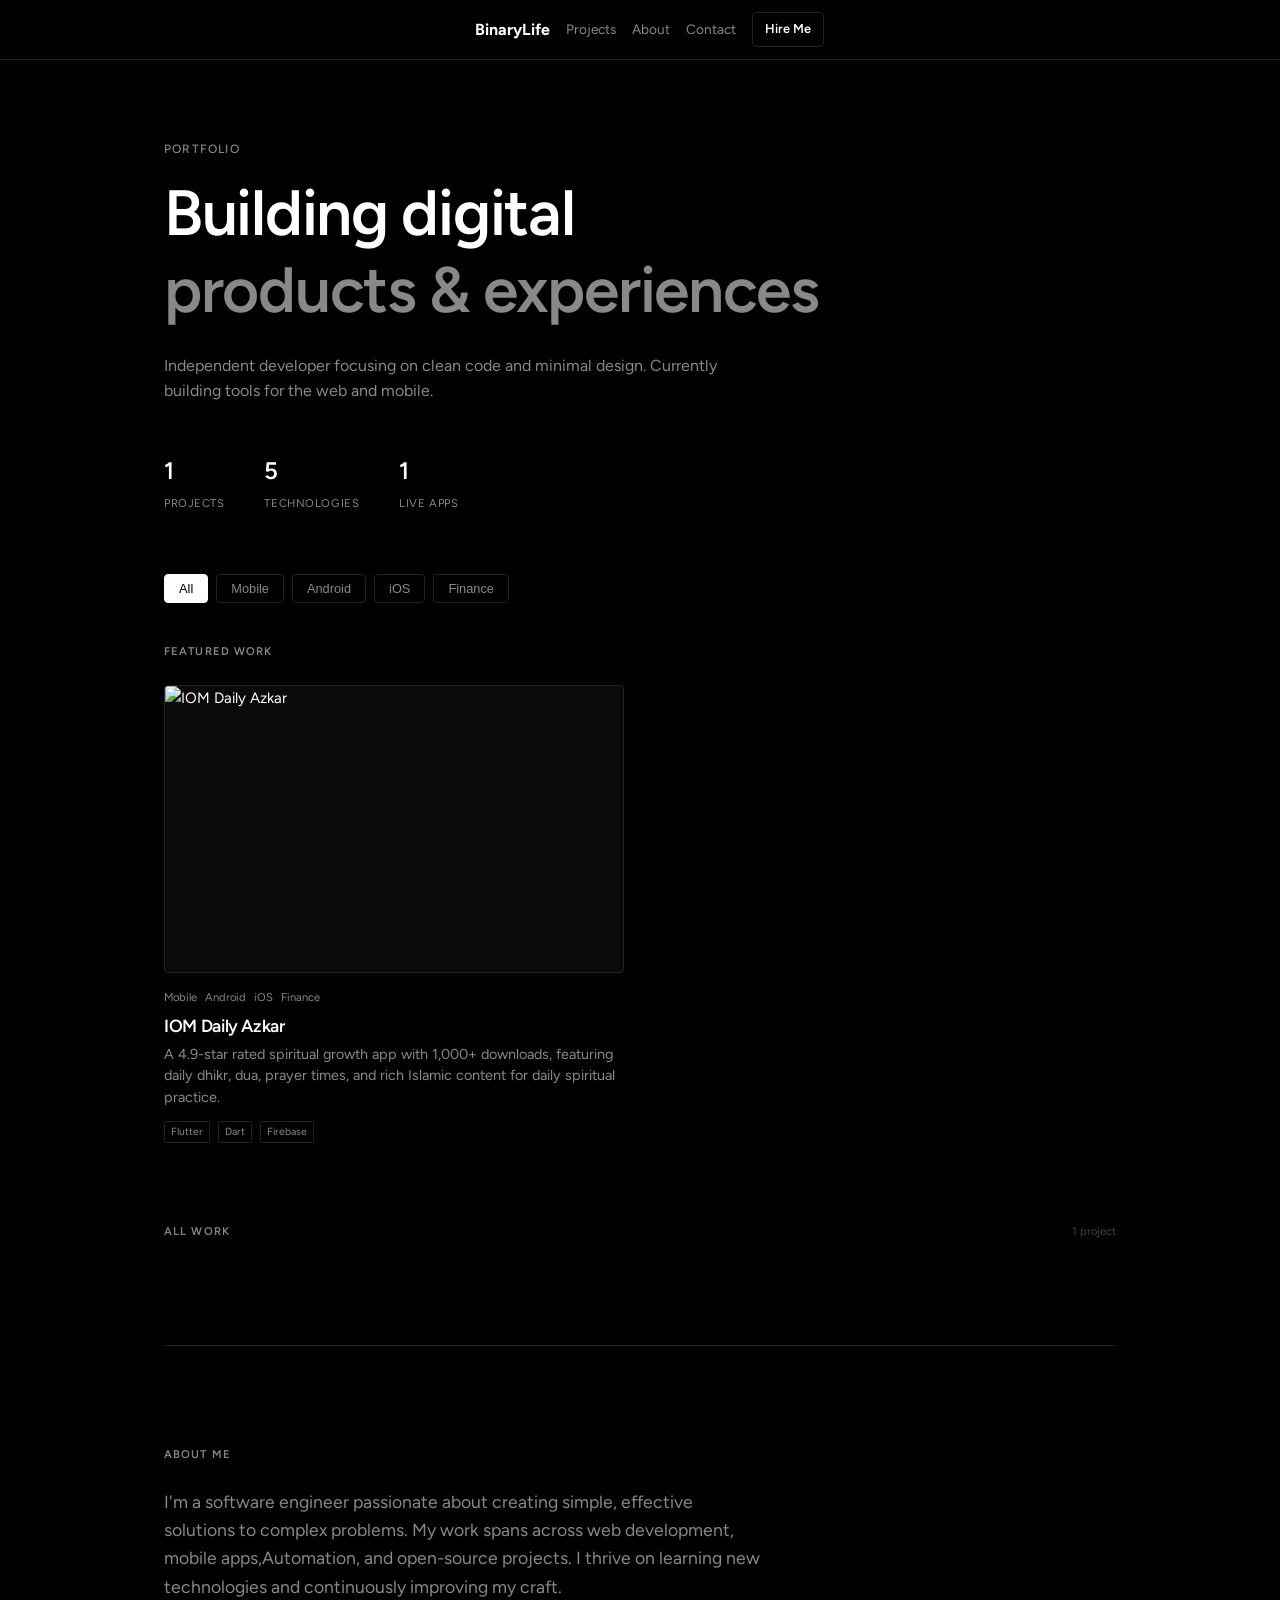
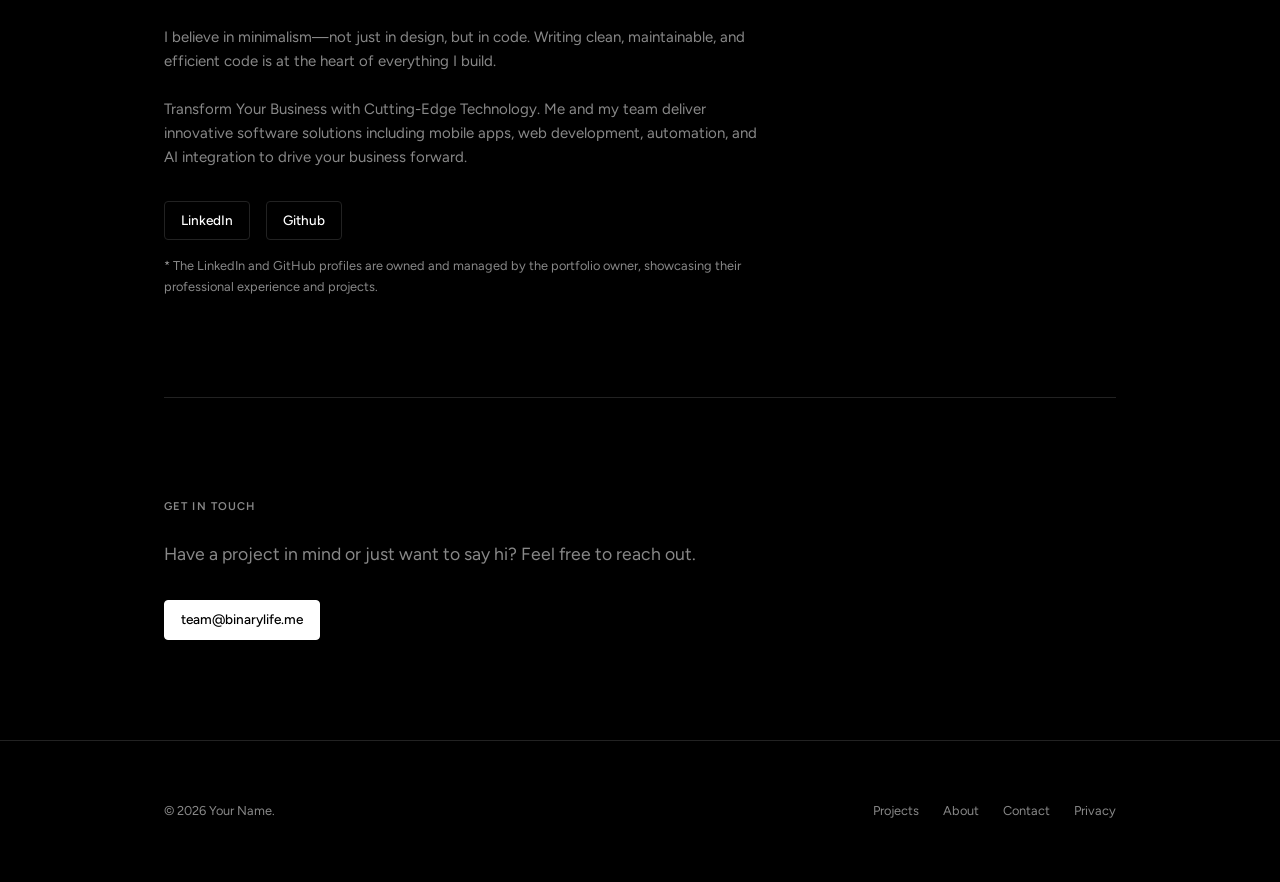
==== commit 1b6f1757: "Add privacy policy and project detail pages with styling - Created privacy.html for the privacy poli" ====
--- a/index.html
+++ b/index.html
@@ -3,1049 +3,351 @@
   <head>
     <meta charset="UTF-8" />
     <meta name="viewport" content="width=device-width, initial-scale=1.0" />
-    <title>Siam CodeLab - Software Services</title>
-    <link
-      rel="stylesheet"
-      href="https://cdnjs.cloudflare.com/ajax/libs/font-awesome/6.4.0/css/all.min.css"
+    <title>Projects — Your Portfolio</title>
+    <meta
+      name="description"
+      content="A curated showcase of my web, mobile, and open-source projects."
     />
+    <!-- Open Graph -->
+    <meta property="og:title" content="Projects — Your Portfolio" />
+    <meta
+      property="og:description"
+      content="A curated showcase of my web, mobile, and open-source projects."
+    />
+    <meta property="og:type" content="website" />
+    <link rel="stylesheet" href="style.css" />
     <style>
-      * {
-        margin: 0;
-        padding: 0;
-        box-sizing: border-box;
-      }
-
-      body {
-        font-family:
-          -apple-system, BlinkMacSystemFont, "Segoe UI", Roboto,
-          "Helvetica Neue", Arial, sans-serif;
-        line-height: 1.6;
-        color: #333;
-        background: #fff;
-        overflow-x: hidden;
-      }
-
-      .container {
-        max-width: 1200px;
-        margin: 0 auto;
-        padding: 0 20px;
-      }
-
-      /* Header */
-      header {
-        background: #fff;
-        box-shadow: 0 2px 10px rgba(0, 0, 0, 0.05);
-        position: sticky;
-        top: 0;
-        z-index: 1000;
-      }
-
-      nav {
-        display: flex;
-        justify-content: space-between;
-        align-items: center;
-        padding: 1.5rem 0;
-      }
-
-      .logo {
-        font-size: 1.5rem;
-        font-weight: 700;
-        color: #2563eb;
-      }
-
-      .nav-links {
-        display: flex;
-        gap: 2rem;
-        list-style: none;
-        align-items: center;
-      }
-
-      .nav-links a {
-        text-decoration: none;
-        color: #555;
-        font-weight: 500;
-        transition: color 0.3s;
-      }
-
-      .nav-links a:hover {
-        color: #2563eb;
-      }
-
-      .lang-switch {
-        background: #f3f4f6;
-        border: none;
-        padding: 0.5rem 1rem;
-        border-radius: 6px;
-        cursor: pointer;
-        font-weight: 500;
-        transition: background 0.3s;
-      }
-
-      .lang-switch:hover {
-        background: #e5e7eb;
-      }
-
-      /* Hero Section */
-      .hero {
-        padding: 6rem 0;
-        text-align: center;
-        background: linear-gradient(135deg, #f8fafc 0%, #f1f5f9 100%);
-        position: relative;
-        overflow: hidden;
-      }
-
-      .hero::before {
-        content: "";
-        position: absolute;
-        top: 0;
-        left: 0;
-        right: 0;
-        bottom: 0;
-        background:
-          radial-gradient(
-            circle at 20% 50%,
-            rgba(37, 99, 235, 0.05) 0%,
-            transparent 50%
-          ),
-          radial-gradient(
-            circle at 80% 80%,
-            rgba(37, 99, 235, 0.05) 0%,
-            transparent 50%
-          );
-        pointer-events: none;
-      }
-
-      .hero-content {
-        position: relative;
-        z-index: 1;
-      }
-
-      .hero h1 {
-        font-size: 3rem;
-        margin-bottom: 1rem;
-        color: #1e293b;
-        animation: fadeInUp 0.8s ease;
-      }
-
-      .hero p {
-        font-size: 1.25rem;
-        color: #64748b;
-        max-width: 600px;
-        margin: 0 auto 2rem;
-        animation: fadeInUp 0.8s ease 0.2s both;
-      }
-
-      @keyframes fadeInUp {
-        from {
-          opacity: 0;
-          transform: translateY(30px);
-        }
-        to {
-          opacity: 1;
-          transform: translateY(0);
-        }
-      }
-
-      @keyframes float {
-        0%,
-        100% {
-          transform: translateY(0px);
-        }
-        50% {
-          transform: translateY(-20px);
-        }
-      }
-
-      .floating-shapes {
-        position: absolute;
-        width: 100%;
-        height: 100%;
-        top: 0;
-        left: 0;
-        pointer-events: none;
-      }
-
-      .shape {
-        position: absolute;
-        opacity: 0.1;
-      }
-
-      .shape-1 {
-        width: 100px;
-        height: 100px;
-        background: #2563eb;
-        border-radius: 50%;
-        top: 10%;
-        left: 10%;
-        animation: float 6s ease-in-out infinite;
-      }
-
-      .shape-2 {
-        width: 150px;
-        height: 150px;
-        background: #2563eb;
-        border-radius: 30% 70% 70% 30% / 30% 30% 70% 70%;
-        top: 60%;
-        right: 10%;
-        animation: float 8s ease-in-out infinite 1s;
-      }
-
-      .shape-3 {
-        width: 80px;
-        height: 80px;
-        background: #2563eb;
-        border-radius: 20px;
-        bottom: 20%;
-        left: 15%;
-        animation: float 7s ease-in-out infinite 0.5s;
-      }
-
-      .cta-button {
-        background: #2563eb;
-        color: #fff;
-        padding: 1rem 2.5rem;
-        border: none;
-        border-radius: 8px;
-        font-size: 1rem;
-        font-weight: 600;
-        cursor: pointer;
-        transition:
-          background 0.3s,
-          transform 0.2s;
-        text-decoration: none;
-        display: inline-block;
-      }
-
-      .cta-button:hover {
-        background: #1d4ed8;
-        transform: translateY(-2px);
-      }
-
-      /* Services Section */
-      .services {
-        padding: 5rem 0;
-      }
-
-      .section-title {
-        text-align: center;
-        font-size: 2.5rem;
-        margin-bottom: 3rem;
-        color: #1e293b;
-      }
-
-      .services-grid {
-        display: grid;
-        grid-template-columns: repeat(auto-fit, minmax(280px, 1fr));
-        gap: 2rem;
-      }
-
-      .service-card {
-        background: #fff;
-        padding: 2.5rem;
-        border-radius: 12px;
-        box-shadow: 0 4px 6px rgba(0, 0, 0, 0.07);
-        transition:
-          transform 0.3s,
-          box-shadow 0.3s;
-        position: relative;
-        overflow: hidden;
-      }
-
-      .service-card::before {
-        content: "";
-        position: absolute;
-        top: 0;
-        left: 0;
-        width: 100%;
-        height: 4px;
-        background: linear-gradient(90deg, #2563eb, #3b82f6);
-        transform: scaleX(0);
-        transition: transform 0.3s;
-      }
-
-      .service-card:hover::before {
-        transform: scaleX(1);
-      }
-
-      .service-card:hover {
-        transform: translateY(-10px);
-        box-shadow: 0 20px 40px rgba(37, 99, 235, 0.15);
-      }
-
-      .service-icon {
-        width: 70px;
-        height: 70px;
-        background: linear-gradient(135deg, #2563eb 0%, #3b82f6 100%);
-        border-radius: 16px;
+      /* Small layout tweaks for navbar and logo spacing */
+      .nav {
+        padding: 1rem 0;
+      }
+      .nav__inner {
         display: flex;
         align-items: center;
-        justify-content: center;
-        margin-bottom: 1.5rem;
-        transition: transform 0.3s;
-      }
-
-      .service-card:hover .service-icon {
-        transform: scale(1.1) rotate(5deg);
-      }
-
-      .service-icon i {
-        font-size: 2rem;
-        color: #fff;
-      }
-
-      .service-card h3 {
-        font-size: 1.5rem;
-        margin-bottom: 1rem;
-        color: #1e293b;
-      }
-
-      .service-card p {
-        color: #64748b;
-        line-height: 1.7;
-      }
-
-      /* About Section */
-      .about {
-        padding: 5rem 0;
-        background: #f8fafc;
-      }
-
-      .about-content {
-        max-width: 800px;
-        margin: 0 auto;
-        text-align: center;
-      }
-
-      .about-content p {
-        font-size: 1.1rem;
-        color: #64748b;
-        margin-bottom: 1.5rem;
-        line-height: 1.8;
-      }
-
-      /* Stats Section */
-      .stats {
-        padding: 4rem 0;
-        background: linear-gradient(135deg, #1e40af 0%, #2563eb 100%);
-        color: #fff;
-        position: relative;
-        overflow: hidden;
-      }
-
-      .stats::before {
-        content: "";
-        position: absolute;
-        top: -50%;
-        right: -10%;
-        width: 500px;
-        height: 500px;
-        background: rgba(255, 255, 255, 0.05);
-        border-radius: 50%;
-      }
-
-      .stats::after {
-        content: "";
-        position: absolute;
-        bottom: -50%;
-        left: -10%;
-        width: 500px;
-        height: 500px;
-        background: rgba(255, 255, 255, 0.05);
-        border-radius: 50%;
-      }
-
-      .stats-grid {
-        display: grid;
-        grid-template-columns: repeat(auto-fit, minmax(200px, 1fr));
-        gap: 2rem;
-        text-align: center;
-        position: relative;
-        z-index: 1;
-      }
-
-      .stat-item {
-        padding: 1rem;
-      }
-
-      .stat-item h3 {
-        font-size: 3.5rem;
-        margin-bottom: 0.5rem;
-        font-weight: 700;
-        background: linear-gradient(to bottom, #fff, rgba(255, 255, 255, 0.8));
-        -webkit-background-clip: text;
-        -webkit-text-fill-color: transparent;
-        background-clip: text;
-      }
-
-      .stat-item p {
-        font-size: 1.1rem;
-        opacity: 0.9;
-      }
-
-      /* Contact Section */
-      .contact {
-        padding: 5rem 0;
-      }
-
-      .contact-content {
-        max-width: 600px;
-        margin: 0 auto;
-      }
-
-      .contact-info {
-        display: grid;
-        grid-template-columns: repeat(auto-fit, minmax(250px, 1fr));
-        gap: 2rem;
-        text-align: center;
-      }
-
-      .contact-item {
-        padding: 2rem;
-        background: #f8fafc;
-        border-radius: 12px;
-        transition: transform 0.3s;
-      }
-
-      .contact-item:hover {
-        transform: translateY(-5px);
-      }
-
-      .contact-item i {
-        font-size: 2.5rem;
-        color: #2563eb;
-        margin-bottom: 1rem;
-      }
-
-      .contact-item h3 {
-        margin-bottom: 0.5rem;
-        color: #1e293b;
-      }
-
-      .contact-item p {
-        color: #64748b;
-      }
-
-      /* Projects Section */
-      .projects {
-        padding: 5rem 0;
-        background: #fff;
-      }
-
-      .projects-grid {
-        display: grid;
-        grid-template-columns: repeat(auto-fit, minmax(320px, 1fr));
-        gap: 2.5rem;
-        margin-top: 3rem;
-      }
-
-      .project-card {
-        background: #fff;
-        border-radius: 12px;
-        overflow: hidden;
-        box-shadow: 0 4px 6px rgba(0, 0, 0, 0.07);
-        transition:
-          transform 0.3s,
-          box-shadow 0.3s;
-      }
-
-      .project-card:hover {
-        transform: translateY(-10px);
-        box-shadow: 0 20px 40px rgba(37, 99, 235, 0.15);
-      }
-
-      .project-image {
-        width: 100%;
-        height: 220px;
-        background: linear-gradient(135deg, #667eea 0%, #764ba2 100%);
-        display: flex;
-        align-items: center;
-        justify-content: center;
-        position: relative;
-        overflow: hidden;
-      }
-
-      .project-card:nth-child(2) .project-image {
-        background: linear-gradient(135deg, #f093fb 0%, #f5576c 100%);
-      }
-
-      .project-card:nth-child(3) .project-image {
-        background: linear-gradient(135deg, #4facfe 0%, #00f2fe 100%);
-      }
-
-      .project-image i {
-        font-size: 4rem;
-        color: rgba(255, 255, 255, 0.9);
-      }
-
-      .project-content {
-        padding: 2rem;
-      }
-
-      .project-content h3 {
-        font-size: 1.5rem;
-        margin-bottom: 0.75rem;
-        color: #1e293b;
-      }
-
-      .project-content p {
-        color: #64748b;
-        margin-bottom: 1.5rem;
-        line-height: 1.7;
-      }
-
-      .project-tags {
-        display: flex;
-        gap: 0.5rem;
-        flex-wrap: wrap;
-        margin-bottom: 1.5rem;
-      }
-
-      .tag {
-        padding: 0.4rem 0.8rem;
-        background: #f1f5f9;
-        color: #475569;
-        border-radius: 6px;
-        font-size: 0.85rem;
-        font-weight: 500;
-      }
-
-      .project-link {
+        justify-content: space-between;
+      }
+      .nav__logo {
         display: inline-flex;
         align-items: center;
         gap: 0.5rem;
-        color: #2563eb;
-        text-decoration: none;
-        font-weight: 600;
-        transition: gap 0.3s;
-      }
-
-      .project-link:hover {
-        gap: 0.75rem;
-      }
-
-      .project-link i {
-        font-size: 1rem;
-      }
-
-      /* Footer */
-      footer {
-        background: #1e293b;
-        color: #fff;
-        padding: 3rem 0 1.5rem;
-      }
-
-      .footer-content {
-        display: grid;
-        grid-template-columns: repeat(auto-fit, minmax(250px, 1fr));
-        gap: 2rem;
-        margin-bottom: 2rem;
-      }
-
-      .footer-section h3 {
-        margin-bottom: 1rem;
-        color: #2563eb;
-      }
-
-      .footer-section p,
-      .footer-section a {
-        color: #94a3b8;
-        text-decoration: none;
-        display: block;
-        margin-bottom: 0.5rem;
-      }
-
-      .footer-section a:hover {
-        color: #fff;
-      }
-
-      .footer-bottom {
-        text-align: center;
-        padding-top: 2rem;
-        border-top: 1px solid #334155;
-        color: #94a3b8;
-      }
-
-      /* Mobile Menu */
-      .mobile-menu-btn {
-        display: none;
-        background: none;
-        border: none;
-        font-size: 1.5rem;
-        cursor: pointer;
-      }
-
-      @media (max-width: 768px) {
-        .nav-links {
-          display: none;
-          position: absolute;
-          top: 100%;
-          left: 0;
-          right: 0;
-          background: #fff;
-          flex-direction: column;
-          padding: 1rem;
-          box-shadow: 0 4px 6px rgba(0, 0, 0, 0.1);
-        }
-
-        .nav-links.active {
-          display: flex;
-        }
-
-        .mobile-menu-btn {
-          display: block;
-        }
-
-        .hero h1 {
-          font-size: 2rem;
-        }
-
-        .hero p {
-          font-size: 1rem;
-        }
-
-        .section-title {
-          font-size: 2rem;
-        }
+        margin-right: 1rem;
+      }
+      .nav__links {
+        display: flex;
+        gap: 1rem;
+        align-items: center;
+      }
+      .nav__logo-dot {
+        width: 10px;
+        height: 10px;
+        display: inline-block;
+        border-radius: 50%;
+        background: #000;
       }
     </style>
   </head>
   <body>
-    <header>
+    <!-- ══ NAV ══════════════════════════════════════════════ -->
+    <nav class="nav" aria-label="Main navigation">
       <div class="container">
-        <nav>
-          <div class="logo">Siam CodeLab</div>
-          <button class="mobile-menu-btn" onclick="toggleMenu()">☰</button>
-          <ul class="nav-links" id="navLinks">
-            <li><a href="#home" data-en="Home" data-bn="হোম">Home</a></li>
-            <li>
-              <a href="#services" data-en="Services" data-bn="সেবাসমূহ"
-                >Services</a
-              >
-            </li>
-            <li>
-              <a href="#projects" data-en="Projects" data-bn="প্রকল্পসমূহ"
-                >Projects</a
-              >
-            </li>
-            <li>
-              <a href="#about" data-en="About" data-bn="আমাদের সম্পর্কে"
-                >About</a
-              >
-            </li>
-            <li>
-              <a href="#contact" data-en="Contact" data-bn="যোগাযোগ">Contact</a>
-            </li>
-            <li>
-              <button class="lang-switch" onclick="toggleLanguage()">
-                বাংলা
-              </button>
-            </li>
-          </ul>
-        </nav>
+        <div class="nav__inner">
+          <a href="index.html" class="nav__logo">
+            <span class="nav__logo-dot"></span>
+            BinaryLife
+          </a>
+          <div class="nav__links">
+            <a href="#projects" class="nav__link"> Projects</a>
+            <a href="#about" class="nav__link">About</a>
+            <a href="#contact" class="nav__link">Contact</a>
+            <a href="#contact" class="nav__cta">Hire Me</a>
+          </div>
+        </div>
       </div>
-    </header>
-
-    <section id="home" class="hero">
-      <div class="floating-shapes">
-        <div class="shape shape-1"></div>
-        <div class="shape shape-2"></div>
-        <div class="shape shape-3"></div>
-      </div>
-      <div class="container hero-content">
-        <h1
-          data-en="Transform Your Business with Cutting-Edge Technology"
-          data-bn="অত্যাধুনিক প্রযুক্তির মাধ্যমে আপনার ব্যবসাকে রূপান্তরিত করুন"
-        >
-          Transform Your Business with Cutting-Edge Technology
+    </nav>
+
+    <!-- ══ HERO ═════════════════════════════════════════════ -->
+    <section class="hero">
+      <div class="container">
+        <span class="hero__eyebrow">Portfolio</span>
+        <h1 class="hero__title">
+          Building digital<br /><em>products &amp; experiences</em>
         </h1>
-        <p
-          data-en="We deliver innovative software solutions including mobile apps, web development, automation, and AI integration to drive your business forward."
-          data-bn="আমরা মোবাইল অ্যাপ, ওয়েব ডেভেলপমেন্ট, অটোমেশন এবং এআই ইন্টিগ্রেশন সহ উদ্ভাবনী সফটওয়্যার সমাধান প্রদান করি যা আপনার ব্যবসাকে এগিয়ে নিয়ে যায়।"
-        >
-          We deliver innovative software solutions including mobile apps, web
-          development, automation, and AI integration to drive your business
-          forward.
+        <p class="hero__sub">
+          Independent developer focusing on clean code and minimal design.
+          Currently building tools for the web and mobile.
         </p>
-        <a
-          href="#contact"
-          class="cta-button"
-          data-en="Get Started"
-          data-bn="শুরু করুন"
-          >Get Started</a
-        >
+        <div class="hero__meta">
+          <div class="hero__stat">
+            <span class="hero__stat-num" id="total-count">—</span>
+            <span class="hero__stat-label">Projects</span>
+          </div>
+          <div class="hero__stat">
+            <span class="hero__stat-num" id="tech-count">—</span>
+            <span class="hero__stat-label">Technologies</span>
+          </div>
+          <div class="hero__stat">
+            <span class="hero__stat-num" id="live-count">—</span>
+            <span class="hero__stat-label">Live Apps</span>
+          </div>
+        </div>
       </div>
     </section>
 
-    <section id="services" class="services">
+    <!-- ══ MAIN ══════════════════════════════════════════════ -->
+    <main class="container page-enter" id="projects">
+      <!-- Filter bar -->
+      <div class="filter-bar" id="filter-bar">
+        <button class="filter-btn active" data-filter="all">All</button>
+        <!-- JS will inject tag buttons here -->
+      </div>
+
+      <!-- Featured -->
+      <section id="featured-section" style="display: none">
+        <div class="section-header">
+          <span class="section-label">Featured Work</span>
+        </div>
+        <div class="projects-grid" id="featured-grid"></div>
+      </section>
+
+      <!-- All projects -->
+      <section>
+        <div class="section-header">
+          <span class="section-label">All Work</span>
+          <span class="section-count" id="showing-count"></span>
+        </div>
+        <div class="projects-grid" id="projects-grid"></div>
+        <div class="empty-state" id="empty-state" style="display: none">
+          <p>No projects match this filter.</p>
+        </div>
+      </section>
+
+      <!-- ══ ABOUT ════════════════════════════════════════════ -->
+      <section
+        id="about"
+        style="padding: 100px 0; border-top: 1px solid var(--border)"
+      >
+        <div class="section-header">
+          <span class="section-label">About Me</span>
+        </div>
+        <div style="max-width: 600px">
+          <p
+            style="
+              font-size: 1.1rem;
+              color: var(--text-muted);
+              margin-bottom: 24px;
+            "
+          >
+            I'm a software engineer passionate about creating simple, effective
+            solutions to complex problems. My work spans across web development,
+            mobile apps,Automation, and open-source projects. I thrive on
+            learning new technologies and continuously improving my craft.
+          </p>
+          <p style="color: var(--text-muted)">
+            I believe in minimalism—not just in design, but in code. Writing
+            clean, maintainable, and efficient code is at the heart of
+            everything I build.
+          </p>
+          <p style="color: var(--text-muted); margin-top: 24px">
+            Transform Your Business with Cutting-Edge Technology. Me and my team
+            deliver innovative software solutions including mobile apps, web
+            development, automation, and AI integration to drive your business
+            forward.
+          </p>
+
+          <div style="margin-top: 32px; display: flex; gap: 16px">
+            <a
+              href="https://www.linkedin.com/in/mdsiamulislamsoaib/"
+              class="btn-action btn-action--outline"
+              >LinkedIn</a
+            >
+            <a
+              href="https://github.com/mdsiamulislam"
+              class="btn-action btn-action--outline"
+              >Github</a
+            >
+          </div>
+
+          <p
+            style="
+              font-size: 0.8rem;
+              color: var(--text-muted);
+              margin-top: 16px;
+            "
+          >
+            * The LinkedIn and GitHub profiles are owned and managed by the
+            portfolio owner, showcasing their professional experience and
+            projects.
+          </p>
+        </div>
+      </section>
+
+      <!-- ══ CONTACT ══════════════════════════════════════════ -->
+      <section
+        id="contact"
+        style="padding: 100px 0; border-top: 1px solid var(--border)"
+      >
+        <div class="section-header">
+          <span class="section-label">Get in Touch</span>
+        </div>
+        <div style="max-width: 600px">
+          <p
+            style="
+              font-size: 1.1rem;
+              color: var(--text-muted);
+              margin-bottom: 32px;
+            "
+          >
+            Have a project in mind or just want to say hi? Feel free to reach
+            out.
+          </p>
+          <a
+            href="mailto:team@binarylife.me"
+            class="btn-action btn-action--primary"
+            style="display: inline-block"
+          >
+            team@binarylife.me
+          </a>
+        </div>
+      </section>
+    </main>
+
+    <!-- ══ FOOTER ════════════════════════════════════════════ -->
+    <footer class="footer">
       <div class="container">
-        <h2
-          class="section-title"
-          data-en="Our Services"
-          data-bn="আমাদের সেবাসমূহ"
-        >
-          Our Services
-        </h2>
-        <div class="services-grid">
-          <div class="service-card">
-            <div class="service-icon">
-              <i class="fas fa-mobile-alt"></i>
-            </div>
-            <h3
-              data-en="Mobile App Development"
-              data-bn="মোবাইল অ্যাপ ডেভেলপমেন্ট"
-            >
-              Mobile App Development
-            </h3>
-            <p
-              data-en="Custom iOS and Android applications built with the latest technologies. We create user-friendly, scalable mobile solutions tailored to your business needs."
-              data-bn="সর্বশেষ প্রযুক্তি দিয়ে তৈরি কাস্টম আইওএস এবং অ্যান্ড্রয়েড অ্যাপ্লিকেশন। আমরা আপনার ব্যবসার চাহিদা অনুযায়ী ব্যবহারকারী-বান্ধব, স্কেলেবল মোবাইল সমাধান তৈরি করি।"
-            >
-              Custom iOS and Android applications built with the latest
-              technologies. We create user-friendly, scalable mobile solutions
-              tailored to your business needs.
-            </p>
-          </div>
-          <div class="service-card">
-            <div class="service-icon">
-              <i class="fas fa-code"></i>
-            </div>
-            <h3 data-en="Web Development" data-bn="ওয়েব ডেভেলপমেন্ট">
-              Web Development
-            </h3>
-            <p
-              data-en="Responsive, fast, and secure websites and web applications. From e-commerce platforms to corporate websites, we build digital experiences that convert."
-              data-bn="প্রতিক্রিয়াশীল, দ্রুত এবং নিরাপদ ওয়েবসাইট এবং ওয়েব অ্যাপ্লিকেশন। ই-কমার্স প্ল্যাটফর্ম থেকে কর্পোরেট ওয়েবসাইট পর্যন্ত, আমরা ডিজিটাল অভিজ্ঞতা তৈরি করি যা রূপান্তরিত করে।"
-            >
-              Responsive, fast, and secure websites and web applications. From
-              e-commerce platforms to corporate websites, we build digital
-              experiences that convert.
-            </p>
-          </div>
-          <div class="service-card">
-            <div class="service-icon">
-              <i class="fas fa-cogs"></i>
-            </div>
-            <h3 data-en="Business Automation" data-bn="ব্যবসায়িক অটোমেশন">
-              Business Automation
-            </h3>
-            <p
-              data-en="Streamline your operations with intelligent automation solutions. Reduce manual work, minimize errors, and increase efficiency across your organization."
-              data-bn="বুদ্ধিমান অটোমেশন সমাধানের মাধ্যমে আপনার কার্যক্রম সহজ করুন। ম্যানুয়াল কাজ কমান, ত্রুটি হ্রাস করুন এবং আপনার প্রতিষ্ঠান জুড়ে দক্ষতা বৃদ্ধি করুন।"
-            >
-              Streamline your operations with intelligent automation solutions.
-              Reduce manual work, minimize errors, and increase efficiency
-              across your organization.
-            </p>
-          </div>
-          <div class="service-card">
-            <div class="service-icon">
-              <i class="fas fa-brain"></i>
-            </div>
-            <h3 data-en="AI Integration" data-bn="এআই ইন্টিগ্রেশন">
-              AI Integration
-            </h3>
-            <p
-              data-en="Leverage artificial intelligence to gain competitive advantages. We integrate AI capabilities including machine learning, natural language processing, and predictive analytics."
-              data-bn="প্রতিযোগিতামূলক সুবিধা পেতে কৃত্রিম বুদ্ধিমত্তা ব্যবহার করুন। আমরা মেশিন লার্নিং, প্রাকৃতিক ভাষা প্রক্রিয়াকরণ এবং ভবিষ্যদ্বাণীমূলক বিশ্লেষণ সহ এআই ক্ষমতা একীভূত করি।"
-            >
-              Leverage artificial intelligence to gain competitive advantages.
-              We integrate AI capabilities including machine learning, natural
-              language processing, and predictive analytics.
-            </p>
-          </div>
-        </div>
-      </div>
-    </section>
-
-    <section class="stats">
-      <div class="container">
-        <div class="stats-grid">
-          <div class="stat-item">
-            <h3>50+</h3>
-            <p data-en="Projects Completed" data-bn="সম্পন্ন প্রকল্প">
-              Projects Completed
-            </p>
-          </div>
-          <div class="stat-item">
-            <h3>98%</h3>
-            <p data-en="Client Satisfaction" data-bn="ক্লায়েন্ট সন্তুষ্টি">
-              Client Satisfaction
-            </p>
-          </div>
-          <div class="stat-item">
-            <h3>25+</h3>
-            <p data-en="Happy Clients" data-bn="সন্তুষ্ট ক্লায়েন্ট">
-              Happy Clients
-            </p>
-          </div>
-          <div class="stat-item">
-            <h3>3+</h3>
-            <p data-en="Years Experience" data-bn="বছরের অভিজ্ঞতা">
-              Years Experience
-            </p>
-          </div>
-        </div>
-      </div>
-    </section>
-
-    <section id="projects" class="projects">
-      <div class="container">
-        <h2
-          class="section-title"
-          data-en="Our Recent Projects"
-          data-bn="আমাদের সাম্প্রতিক প্রকল্পসমূহ"
-        >
-          Our Recent Projects
-        </h2>
-        <div class="projects-grid">
-          <div class="project-card">
-            <div class="project-image">
-              <i class="fas fa-shopping-cart"></i>
-            </div>
-            <div class="project-content">
-              <h3 data-en="E-Commerce Platform" data-bn="ই-কমার্স প্ল্যাটফর্ম">
-                E-Commerce Platform
-              </h3>
-              <p
-                data-en="A full-featured online marketplace with real-time inventory management, secure payment gateway, and advanced analytics dashboard."
-                data-bn="রিয়েল-টাইম ইনভেন্টরি ম্যানেজমেন্ট, নিরাপদ পেমেন্ট গেটওয়ে এবং উন্নত বিশ্লেষণ ড্যাশবোর্ড সহ একটি সম্পূর্ণ বৈশিষ্ট্যযুক্ত অনলাইন মার্কেটপ্লেস।"
-              >
-                A full-featured online marketplace with real-time inventory
-                management, secure payment gateway, and advanced analytics
-                dashboard.
-              </p>
-              <div class="project-tags">
-                <span class="tag">React</span>
-                <span class="tag">Node.js</span>
-                <span class="tag">MongoDB</span>
-              </div>
-              <a
-                href="https://example.com/ecommerce"
-                class="project-link"
-                data-en="View Live Project"
-                data-bn="লাইভ প্রকল্প দেখুন"
-              >
-                <span>View Live Project</span>
-                <i class="fas fa-external-link-alt"></i>
-              </a>
-            </div>
-          </div>
-
-          <div class="project-card">
-            <div class="project-image">
-              <i class="fas fa-heartbeat"></i>
-            </div>
-            <div class="project-content">
-              <h3
-                data-en="Healthcare Management App"
-                data-bn="হেলথকেয়ার ম্যানেজমেন্ট অ্যাপ"
-              >
-                Healthcare Management App
-              </h3>
-              <p
-                data-en="Mobile application for patient records management, appointment scheduling, and telemedicine consultations with AI-powered diagnosis assistance."
-                data-bn="রোগীর রেকর্ড ম্যানেজমেন্ট, অ্যাপয়েন্টমেন্ট সিডিউলিং এবং এআই-চালিত ডায়াগনোসিস সহায়তা সহ টেলিমেডিসিন পরামর্শের জন্য মোবাইল অ্যাপ্লিকেশন।"
-              >
-                Mobile application for patient records management, appointment
-                scheduling, and telemedicine consultations with AI-powered
-                diagnosis assistance.
-              </p>
-              <div class="project-tags">
-                <span class="tag">Flutter</span>
-                <span class="tag">Firebase</span>
-                <span class="tag">AI/ML</span>
-              </div>
-              <a
-                href="https://example.com/healthcare"
-                class="project-link"
-                data-en="View Live Project"
-                data-bn="লাইভ প্রকল্প দেখুন"
-              >
-                <span>View Live Project</span>
-                <i class="fas fa-external-link-alt"></i>
-              </a>
-            </div>
-          </div>
-
-          <div class="project-card">
-            <div class="project-image">
-              <i class="fas fa-robot"></i>
-            </div>
-            <div class="project-content">
-              <h3
-                data-en="Business Automation Suite"
-                data-bn="ব্যবসায়িক অটোমেশন স্যুট"
-              >
-                Business Automation Suite
-              </h3>
-              <p
-                data-en="Comprehensive automation solution for invoice processing, customer support, and workflow management with integrated AI chatbot."
-                data-bn="ইনভয়েস প্রসেসিং, কাস্টমার সাপোর্ট এবং ওয়ার্কফ্লো ম্যানেজমেন্টের জন্য সমন্বিত এআই চ্যাটবট সহ ব্যাপক অটোমেশন সমাধান।"
-              >
-                Comprehensive automation solution for invoice processing,
-                customer support, and workflow management with integrated AI
-                chatbot.
-              </p>
-              <div class="project-tags">
-                <span class="tag">Python</span>
-                <span class="tag">RPA</span>
-                <span class="tag">NLP</span>
-              </div>
-              <a
-                href="https://example.com/automation"
-                class="project-link"
-                data-en="View Live Project"
-                data-bn="লাইভ প্রকল্প দেখুন"
-              >
-                <span>View Live Project</span>
-                <i class="fas fa-external-link-alt"></i>
-              </a>
-            </div>
-          </div>
-        </div>
-      </div>
-    </section>
-
-    <section id="about" class="about">
-      <div class="container">
-        <h2 class="section-title" data-en="About Us" data-bn="আমাদের সম্পর্কে">
-          About Us
-        </h2>
-        <div class="about-content">
-          <p
-            data-en="Siam CodeLab is a leading software development company dedicated to transforming businesses through innovative technology solutions. With a team of experienced developers, designers, and consultants, we bring your digital vision to life."
-            data-bn="Siam CodeLab একটি নেতৃস্থানীয় সফটওয়্যার ডেভেলপমেন্ট কোম্পানি যা উদ্ভাবনী প্রযুক্তি সমাধানের মাধ্যমে ব্যবসা রূপান্তরে নিবেদিত। অভিজ্ঞ ডেভেলপার, ডিজাইনার এবং পরামর্শদাতাদের একটি দল নিয়ে, আমরা আপনার ডিজিটাল দৃষ্টিভঙ্গি জীবিত করে তুলি।"
-          >
-            Siam CodeLab is a leading software development company dedicated to
-            transforming businesses through innovative technology solutions.
-            With a team of experienced developers, designers, and consultants,
-            we bring your digital vision to life.
-          </p>
-          <p
-            data-en="Our mission is to empower businesses with cutting-edge software that drives growth, efficiency, and innovation. We believe in building long-term partnerships with our clients and delivering solutions that exceed expectations."
-            data-bn="আমাদের লক্ষ্য হল ব্যবসায়গুলিকে অত্যাধুনিক সফটওয়্যার দিয়ে ক্ষমতায়ন করা যা বৃদ্ধি, দক্ষতা এবং উদ্ভাবন চালিত করে। আমরা আমাদের ক্লায়েন্টদের সাথে দীর্ঘমেয়াদী অংশীদারিত্ব তৈরিতে এবং প্রত্যাশা অতিক্রম করে এমন সমাধান প্রদানে বিশ্বাস করি।"
-          >
-            Our mission is to empower businesses with cutting-edge software that
-            drives growth, efficiency, and innovation. We believe in building
-            long-term partnerships with our clients and delivering solutions
-            that exceed expectations.
-          </p>
-        </div>
-      </div>
-    </section>
-
-    <section id="contact" class="contact">
-      <div class="container">
-        <h2
-          class="section-title"
-          data-en="Contact Us"
-          data-bn="আমাদের সাথে যোগাযোগ করুন"
-        >
-          Contact Us
-        </h2>
-        <div class="contact-info">
-          <div class="contact-item">
-            <i class="fas fa-envelope"></i>
-            <h3 data-en="Email" data-bn="ইমেইল">Email</h3>
-            <p>soaib.softdev@gmail.com</p>
-          </div>
-          <div class="contact-item">
-            <i class="fas fa-phone"></i>
-            <h3 data-en="Phone" data-bn="ফোন">Phone</h3>
-            <p>+880 1682684452</p>
-          </div>
-          <div class="contact-item">
-            <i class="fas fa-map-marker-alt"></i>
-            <h3 data-en="Location" data-bn="অবস্থান">Location</h3>
-            <p data-en="Dhaka, Bangladesh" data-bn="ঢাকা, বাংলাদেশ">
-              Dhaka, Bangladesh
-            </p>
-          </div>
-        </div>
-      </div>
-    </section>
-
-    <footer>
-      <div class="container">
-        <div class="footer-content">
-          <div class="footer-section">
-            <h3>Siam CodeLab</h3>
-            <p
-              data-en="Empowering businesses with innovative software solutions."
-              data-bn="উদ্ভাবনী সফটওয়্যার সমাধান দিয়ে ব্যবসায় ক্ষমতায়ন।"
-            >
-              Empowering businesses with innovative software solutions.
-            </p>
-          </div>
-          <div class="footer-section">
-            <h3 data-en="Quick Links" data-bn="দ্রুত লিংক">Quick Links</h3>
-            <a href="#home" data-en="Home" data-bn="হোম">Home</a>
-            <a href="#services" data-en="Services" data-bn="সেবাসমূহ"
-              >Services</a
-            >
-            <a href="#projects" data-en="Projects" data-bn="প্রকল্পসমূহ"
-              >Projects</a
-            >
-            <a href="#about" data-en="About" data-bn="আমাদের সম্পর্কে">About</a>
-            <a href="#contact" data-en="Contact" data-bn="যোগাযোগ">Contact</a>
-          </div>
-          <div class="footer-section">
-            <h3 data-en="Contact Info" data-bn="যোগাযোগের তথ্য">
-              Contact Info
-            </h3>
-            <p>Email: soaib.softdev@gmail.com</p>
-            <p>Phone: +880 1682684452</p>
-            <p
-              data-en="Address: Dhaka, Bangladesh"
-              data-bn="ঠিকানা: ঢাকা, বাংলাদেশ"
-            >
-              Address: Dhaka, Bangladesh
-            </p>
-          </div>
-        </div>
-        <div class="footer-bottom">
-          <p
-            data-en="© 2026 Siam CodeLab. All rights reserved."
-            data-bn="© ২০২৬ Siam CodeLab। সর্বস্বত্ব সংরক্ষিত।"
-          >
-            © 2026 Siam CodeLab. All rights reserved.
-          </p>
+        <div class="footer__inner">
+          <p class="footer__copy">© <span id="year"></span> Your Name.</p>
+          <nav class="footer__links">
+            <a href="#projects" class="footer__link">Projects</a>
+            <a href="#about" class="footer__link">About</a>
+            <a href="#contact" class="footer__link">Contact</a>
+            <a href="privacy.html" class="footer__link">Privacy</a>
+          </nav>
         </div>
       </div>
     </footer>
 
+    <!-- ══ SCRIPTS ═══════════════════════════════════════════ -->
+    <script src="data.js"></script>
     <script>
-      let currentLang = "en";
-
-      function toggleLanguage() {
-        currentLang = currentLang === "en" ? "bn" : "en";
-        const elements = document.querySelectorAll("[data-en][data-bn]");
-
-        elements.forEach((el) => {
-          el.textContent = el.getAttribute(`data-${currentLang}`);
+      // ─── Helpers ─────────────────────────────────────────────
+      function buildTechBadge(name) {
+        return `<span class="tech-badge">${name}</span>`;
+      }
+
+      function buildCard(p) {
+        return `
+        <article class="card" onclick="goToDetail('${p.slug}')">
+          <div class="card__thumb">
+            <img src="${p.thumbnail}" alt="${p.title}" loading="lazy" />
+          </div>
+          <div class="card__body">
+            <div class="card__tags">
+              ${p.tags.map((t) => `<span class="card__tag">${t}</span>`).join("")}
+            </div>
+            <h3 class="card__title">${p.title}</h3>
+            <p class="card__desc">${p.shortDesc}</p>
+            <div class="card__tech">
+              ${p.techStack.slice(0, 3).map(buildTechBadge).join("")}
+            </div>
+          </div>
+        </article>`;
+      }
+
+      // ─── Routing ──────────────────────────────────────────────
+      function goToDetail(slug) {
+        window.location.href = `project.html?slug=${slug}`;
+      }
+
+      // ─── Filter logic ─────────────────────────────────────────
+      let activeFilter = "all";
+
+      function renderProjects(filter) {
+        const featured = PROJECTS.filter((p) => p.featured);
+        const rest = PROJECTS.filter((p) => !p.featured);
+
+        const featuredFiltered =
+          filter === "all"
+            ? featured
+            : featured.filter(
+                (p) => p.tags.includes(filter) || p.techStack.includes(filter),
+              );
+        const restFiltered =
+          filter === "all"
+            ? rest
+            : rest.filter(
+                (p) => p.tags.includes(filter) || p.techStack.includes(filter),
+              );
+
+        const featuredGrid = document.getElementById("featured-grid");
+        const featSection = document.getElementById("featured-section");
+        const grid = document.getElementById("projects-grid");
+        const empty = document.getElementById("empty-state");
+        const showing = document.getElementById("showing-count");
+
+        featuredGrid.innerHTML = featuredFiltered
+          .map((p) => buildCard(p))
+          .join("");
+        featSection.style.display = featuredFiltered.length ? "block" : "none";
+
+        grid.innerHTML = restFiltered.map((p) => buildCard(p)).join("");
+
+        const total = featuredFiltered.length + restFiltered.length;
+        empty.style.display = total === 0 ? "block" : "none";
+        showing.textContent = `${total} project${total !== 1 ? "s" : ""}`;
+      }
+
+      function buildFilters() {
+        const all_tags = new Set();
+        PROJECTS.forEach((p) => {
+          p.tags.forEach((t) => all_tags.add(t));
         });
-
-        const langBtn = document.querySelector(".lang-switch");
-        langBtn.textContent = currentLang === "en" ? "বাংলা" : "English";
-      }
-
-      function toggleMenu() {
-        const navLinks = document.getElementById("navLinks");
-        navLinks.classList.toggle("active");
-      }
-
-      // Smooth scrolling
-      document.querySelectorAll('a[href^="#"]').forEach((anchor) => {
-        anchor.addEventListener("click", function (e) {
-          e.preventDefault();
-          const target = document.querySelector(this.getAttribute("href"));
-          if (target) {
-            target.scrollIntoView({ behavior: "smooth", block: "start" });
-            // Close mobile menu if open
-            document.getElementById("navLinks").classList.remove("active");
-          }
+        const bar = document.getElementById("filter-bar");
+        all_tags.forEach((tag) => {
+          const btn = document.createElement("button");
+          btn.className = "filter-btn";
+          btn.dataset.filter = tag;
+          btn.textContent = tag;
+          bar.appendChild(btn);
         });
-      });
+        bar.querySelectorAll(".filter-btn").forEach((btn) => {
+          btn.addEventListener("click", () => {
+            bar
+              .querySelectorAll(".filter-btn")
+              .forEach((b) => b.classList.remove("active"));
+            btn.classList.add("active");
+            activeFilter = btn.dataset.filter;
+            renderProjects(activeFilter);
+          });
+        });
+      }
+
+      // ─── Stats ────────────────────────────────────────────────
+      function animateCount(el, target, duration = 1000) {
+        const start = performance.now();
+        const update = (time) => {
+          const progress = Math.min((time - start) / duration, 1);
+          el.textContent = Math.floor(progress * target);
+          if (progress < 1) requestAnimationFrame(update);
+          else el.textContent = target;
+        };
+        requestAnimationFrame(update);
+      }
+
+      function initStats() {
+        const allTech = new Set(PROJECTS.flatMap((p) => p.techStack));
+        const live = PROJECTS.filter(
+          (p) => p.liveDemo || p.playStore || p.appStore,
+        ).length;
+        animateCount(document.getElementById("total-count"), PROJECTS.length);
+        animateCount(document.getElementById("tech-count"), allTech.size);
+        animateCount(document.getElementById("live-count"), live);
+      }
+
+      // ─── Init ─────────────────────────────────────────────────
+      document.getElementById("year").textContent = new Date().getFullYear();
+      buildFilters();
+      renderProjects("all");
+      initStats();
     </script>
   </body>
 </html>
--- a/style.css
+++ b/style.css
@@ -0,0 +1,334 @@
+/* ============================================================
+   style.css  —  Minimalist Portfolio
+   Design: Modern Minimalist Dark
+   Fonts: Figtree (system fallback)
+   ============================================================ */
+
+@import url('https://fonts.googleapis.com/css2?family=Figtree:wght@300;400;500;600;700&family=JetBrains+Mono:wght@400;500&display=swap');
+
+/* ── Reset & Root ─────────────────────────────────────────── */
+*, *::before, *::after { box-sizing: border-box; margin: 0; padding: 0; }
+
+:root {
+  --bg:            #000000;
+  --bg-offset:     #0a0a0a;
+  --border:        #222222;
+  --border-hover:  #444444;
+  --text:          #ffffff;
+  --text-muted:    #888888;
+  --text-subtle:   #444444;
+  --accent:        #ffffff;
+  --radius:        4px;
+  --transition:    0.2s ease-in-out;
+  --font-body:     'Figtree', system-ui, -apple-system, sans-serif;
+  --font-mono:     'JetBrains Mono', monospace;
+}
+
+html { scroll-behavior: smooth; }
+
+body {
+  background: var(--bg);
+  color: var(--text);
+  font-family: var(--font-body);
+  font-size: 15px;
+  line-height: 1.6;
+  min-height: 100vh;
+  -webkit-font-smoothing: antialiased;
+}
+
+/* ── Scrollbar ────────────────────────────────────────────── */
+::-webkit-scrollbar { width: 4px; }
+::-webkit-scrollbar-track { background: var(--bg); }
+::-webkit-scrollbar-thumb { background: var(--border); }
+::-webkit-scrollbar-thumb:hover { background: var(--border-hover); }
+
+/* ── Typography ───────────────────────────────────────────── */
+h1, h2, h3, h4 { font-weight: 600; line-height: 1.2; color: #fff; letter-spacing: -0.02em; }
+a { color: inherit; text-decoration: none; transition: var(--transition); }
+a:hover { opacity: 0.7; }
+ul { list-style: none; }
+
+/* ── Layout ───────────────────────────────────────────────── */
+.container {
+  max-width: 1000px;
+  margin: 0 auto;
+  padding: 0 24px;
+}
+
+/* ── NAV ──────────────────────────────────────────────────── */
+.nav {
+  position: sticky;
+  top: 0;
+  z-index: 100;
+  background: rgba(0,0,0,0.8);
+  backdrop-filter: blur(8px);
+  border-bottom: 1px solid var(--border);
+  height: 60px;
+  display: flex;
+  align-items: center;
+}
+.nav__inner {
+  display: flex;
+  align-items: center;
+  justify-content: space-between;
+  width: 100%;
+}
+.nav__logo {
+  font-weight: 700;
+  font-size: 1rem;
+  display: flex;
+  align-items: center;
+  gap: 8px;
+}
+.nav__logo-dot {
+  width: 6px; height: 6px;
+  background: var(--accent);
+  border-radius: 50%;
+}
+.nav__links { display: flex; align-items: center; gap: 24px; }
+.nav__link {
+  font-size: .85rem;
+  color: var(--text-muted);
+}
+.nav__link:hover,
+.nav__link.active { color: var(--text); }
+
+.nav__cta {
+  font-size: .8rem;
+  font-weight: 600;
+  padding: 6px 12px;
+  border: 1px solid var(--border);
+  border-radius: var(--radius);
+}
+.nav__cta:hover { border-color: var(--text); background: var(--text); color: var(--bg); }
+
+/* ── HERO ─────────────────────────────────────────────────── */
+.hero {
+  padding: 80px 0 60px;
+}
+.hero__eyebrow {
+  font-size: .75rem;
+  font-weight: 500;
+  color: var(--text-muted);
+  text-transform: uppercase;
+  letter-spacing: 0.1em;
+  margin-bottom: 16px;
+  display: block;
+}
+.hero__title {
+  font-size: clamp(2.5rem, 5vw, 4rem);
+  margin-bottom: 24px;
+}
+.hero__title em {
+  font-style: normal;
+  color: var(--text-muted);
+}
+.hero__sub {
+  font-size: 1rem;
+  color: var(--text-muted);
+  max-width: 600px;
+}
+.hero__meta {
+  display: flex;
+  gap: 40px;
+  margin-top: 48px;
+}
+.hero__stat-num {
+  font-size: 1.5rem;
+  font-weight: 600;
+  display: block;
+}
+.hero__stat-label {
+  font-size: .7rem;
+  color: var(--text-muted);
+  text-transform: uppercase;
+  letter-spacing: 0.05em;
+}
+
+/* ── FILTER BAR ───────────────────────────────────────────── */
+.filter-bar {
+  display: flex;
+  gap: 8px;
+  margin-bottom: 40px;
+  flex-wrap: wrap;
+}
+.filter-btn {
+  padding: 6px 14px;
+  border-radius: var(--radius);
+  border: 1px solid var(--border);
+  background: transparent;
+  color: var(--text-muted);
+  font-size: .8rem;
+  cursor: pointer;
+  transition: var(--transition);
+}
+.filter-btn:hover { border-color: var(--border-hover); color: var(--text); }
+.filter-btn.active {
+  background: var(--text);
+  border-color: var(--text);
+  color: var(--bg);
+}
+
+/* ── SECTION HEADER ───────────────────────────────────────── */
+.section-header {
+  margin-bottom: 24px;
+  display: flex;
+  justify-content: space-between;
+  align-items: center;
+}
+.section-label {
+  font-size: .7rem;
+  font-weight: 600;
+  text-transform: uppercase;
+  letter-spacing: 0.1em;
+  color: var(--text-muted);
+}
+.section-count { font-size: .7rem; color: var(--text-subtle); }
+
+/* ── PROJECT GRID ─────────────────────────────────────────── */
+.projects-grid {
+  display: grid;
+  grid-template-columns: repeat(auto-fill, minmax(300px, 1fr));
+  gap: 32px;
+  margin-bottom: 80px;
+}
+
+/* ── PROJECT CARD ─────────────────────────────────────────── */
+.card {
+  display: flex;
+  flex-direction: column;
+  gap: 16px;
+  cursor: pointer;
+}
+.card__thumb {
+  aspect-ratio: 16/10;
+  background: var(--bg-offset);
+  border: 1px solid var(--border);
+  overflow: hidden;
+  border-radius: var(--radius);
+}
+.card__thumb img {
+  width: 100%; height: 100%;
+  object-fit: cover;
+  transition: opacity var(--transition);
+}
+.card:hover .card__thumb img { opacity: 0.8; }
+
+.card__body { display: flex; flex-direction: column; gap: 8px; }
+.card__tags { display: flex; gap: 8px; flex-wrap: wrap; }
+.card__tag { font-size: .7rem; color: var(--text-muted); }
+.card__title { font-size: 1.1rem; }
+.card__desc { font-size: .9rem; color: var(--text-muted); line-height: 1.5; }
+
+.card__tech { display: flex; gap: 8px; flex-wrap: wrap; margin-top: 4px; }
+.tech-badge {
+  font-size: .65rem;
+  color: var(--text-muted);
+  border: 1px solid var(--border);
+  padding: 2px 6px;
+  border-radius: 2px;
+}
+
+.card__cta { display: none; } /* Hidden in minimal view, card itself is clickable */
+
+/* ── FOOTER ───────────────────────────────────────────────── */
+.footer {
+  padding: 60px 0;
+  border-top: 1px solid var(--border);
+}
+.footer__inner {
+  display: flex;
+  justify-content: space-between;
+  align-items: center;
+  gap: 24px;
+}
+.footer__copy { font-size: .8rem; color: var(--text-muted); }
+.footer__links { display: flex; gap: 24px; }
+.footer__link { font-size: .8rem; color: var(--text-muted); }
+.footer__link:hover { color: var(--text); }
+
+/* ── DETAIL PAGE ──────────────────────────────────────────── */
+.breadcrumb { padding: 40px 0 20px; font-size: .8rem; color: var(--text-muted); }
+.breadcrumb a:hover { color: var(--text); }
+.breadcrumb__sep { margin: 0 8px; color: var(--text-subtle); }
+
+.detail-hero { margin-bottom: 40px; }
+.detail-thumb-wrap {
+  border: 1px solid var(--border);
+  border-radius: var(--radius);
+  overflow: hidden;
+  background: var(--bg-offset);
+}
+.detail-thumb-wrap img { width: 100%; display: block; }
+
+.detail-layout {
+  display: grid;
+  grid-template-columns: 1fr 280px;
+  gap: 60px;
+  margin-bottom: 80px;
+}
+
+.detail-title { font-size: 2.5rem; margin-bottom: 16px; }
+.detail-short-desc { font-size: 1.1rem; color: var(--text-muted); margin-bottom: 32px; }
+
+.detail-actions { display: flex; gap: 12px; margin-bottom: 40px; }
+.btn-action {
+  padding: 8px 16px;
+  font-size: .85rem;
+  font-weight: 500;
+  border: 1px solid var(--border);
+  border-radius: var(--radius);
+}
+.btn-action--primary { background: var(--text); color: var(--bg); border-color: var(--text); }
+.btn-action--primary:hover { opacity: 0.9; }
+
+.detail-desc { font-size: 1rem; color: var(--text-muted); }
+.detail-desc h3 { color: var(--text); font-size: 1.2rem; margin: 32px 0 12px; }
+.detail-desc p { margin-bottom: 16px; }
+.detail-desc ul { margin-bottom: 16px; padding-left: 20px; list-style: disc; }
+.detail-desc li { margin-bottom: 8px; }
+
+.gallery-section { margin-top: 60px; }
+.gallery-label { font-size: .7rem; font-weight: 600; text-transform: uppercase; color: var(--text-muted); margin-bottom: 16px; }
+.gallery-grid { display: grid; grid-template-columns: repeat(2, 1fr); gap: 16px; }
+.gallery-item { border: 1px solid var(--border); border-radius: var(--radius); overflow: hidden; cursor: pointer; }
+.gallery-item img { width: 100%; display: block; transition: var(--transition); }
+.gallery-item:hover img { opacity: 0.8; }
+
+.sidebar-card { border: 1px solid var(--border); border-radius: var(--radius); padding: 24px; margin-bottom: 24px; }
+.sidebar-card__title { font-size: .7rem; font-weight: 600; text-transform: uppercase; color: var(--text-muted); margin-bottom: 16px; }
+.sidebar-info-row { display: flex; justify-content: space-between; padding: 8px 0; border-bottom: 1px solid var(--border); font-size: .85rem; }
+.sidebar-info-row:last-child { border-bottom: none; }
+.sidebar-info-label { color: var(--text-muted); }
+.sidebar-tech { display: flex; flex-wrap: wrap; gap: 6px; }
+
+/* ── LIGHTBOX ────────────────────────────────────────────── */
+.lightbox {
+  position: fixed; inset: 0; z-index: 1000; background: rgba(0,0,0,0.95);
+  display: none; align-items: center; justify-content: center; padding: 40px;
+}
+.lightbox.open { display: flex; }
+.lightbox__content { position: relative; max-width: 100%; max-height: 100%; }
+.lightbox__img { max-width: 100%; max-height: 90vh; border-radius: var(--radius); }
+.lightbox__close { position: absolute; top: -40px; right: 0; background: none; border: none; color: #fff; font-size: 1.5rem; cursor: pointer; }
+
+/* ── PRIVACY PAGE ────────────────────────────────────────── */
+.policy-hero { padding: 80px 0 40px; border-bottom: 1px solid var(--border); margin-bottom: 40px; }
+.policy-layout { display: grid; grid-template-columns: 200px 1fr; gap: 60px; }
+.policy-toc { position: sticky; top: 100px; }
+.policy-toc__link { display: block; font-size: .85rem; color: var(--text-muted); margin-bottom: 12px; }
+.policy-toc__link.active { color: var(--text); font-weight: 500; }
+.policy-section { margin-bottom: 60px; }
+.policy-section h2 { font-size: 1.5rem; margin-bottom: 16px; }
+.policy-section p { color: var(--text-muted); margin-bottom: 16px; }
+
+/* ── RESPONSIVE ───────────────────────────────────────────── */
+@media (max-width: 800px) {
+  .detail-layout, .policy-layout { grid-template-columns: 1fr; }
+  .policy-toc { display: none; }
+}
+@media (max-width: 600px) {
+  .hero__meta { flex-direction: column; gap: 20px; }
+  .projects-grid { grid-template-columns: 1fr; }
+  .nav__links { display: none; }
+}
